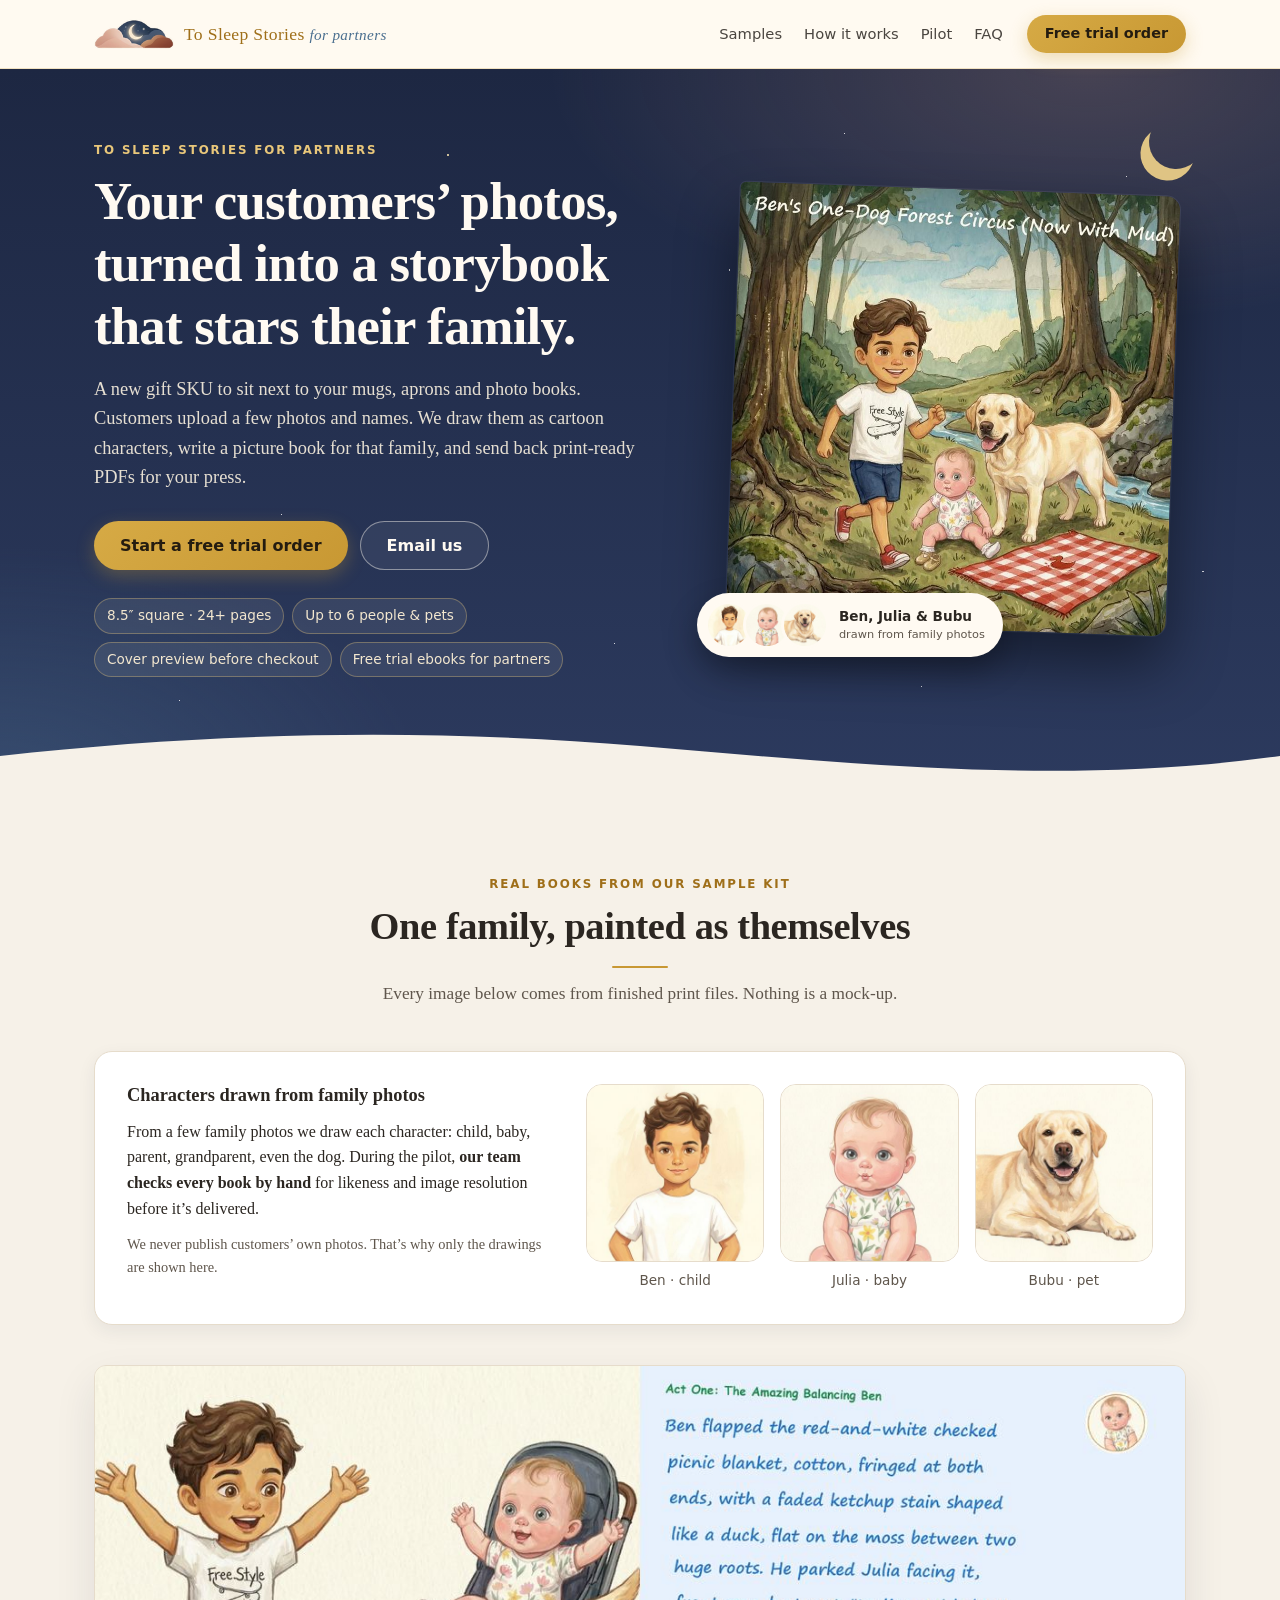
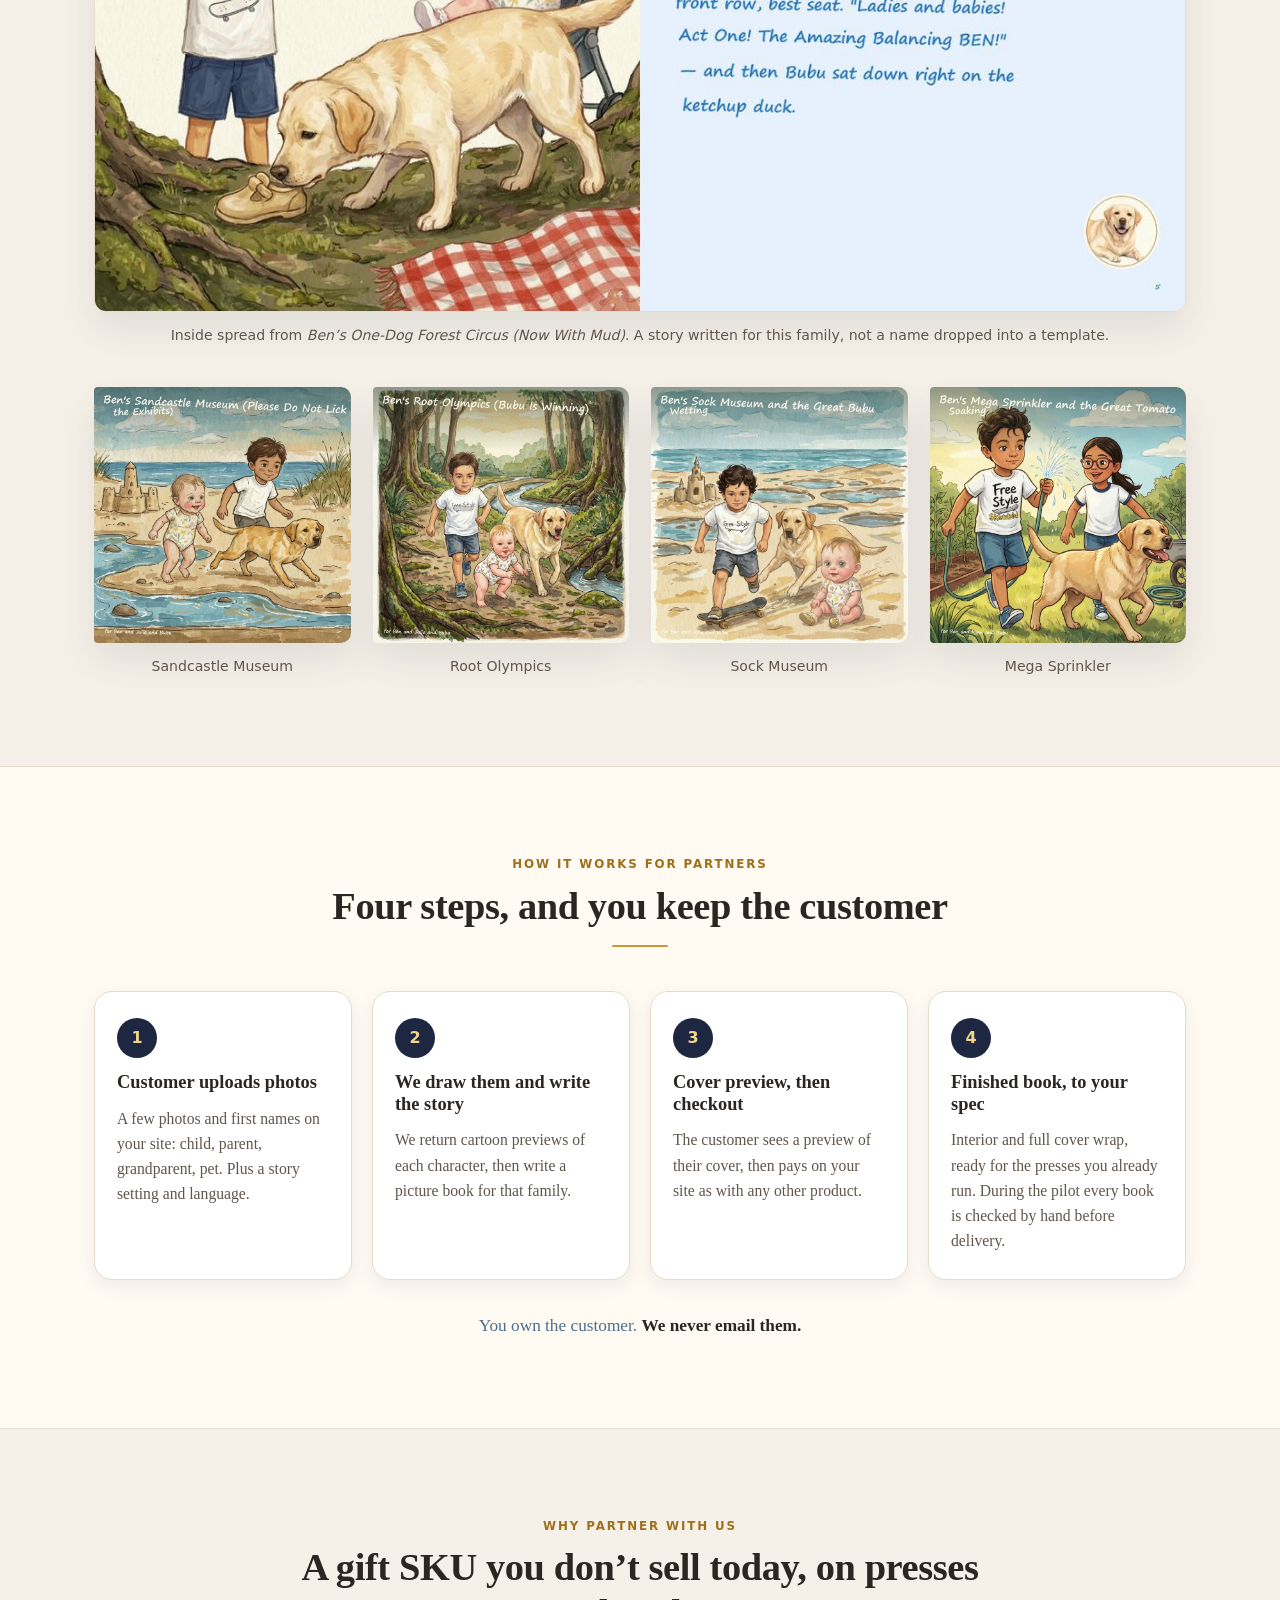
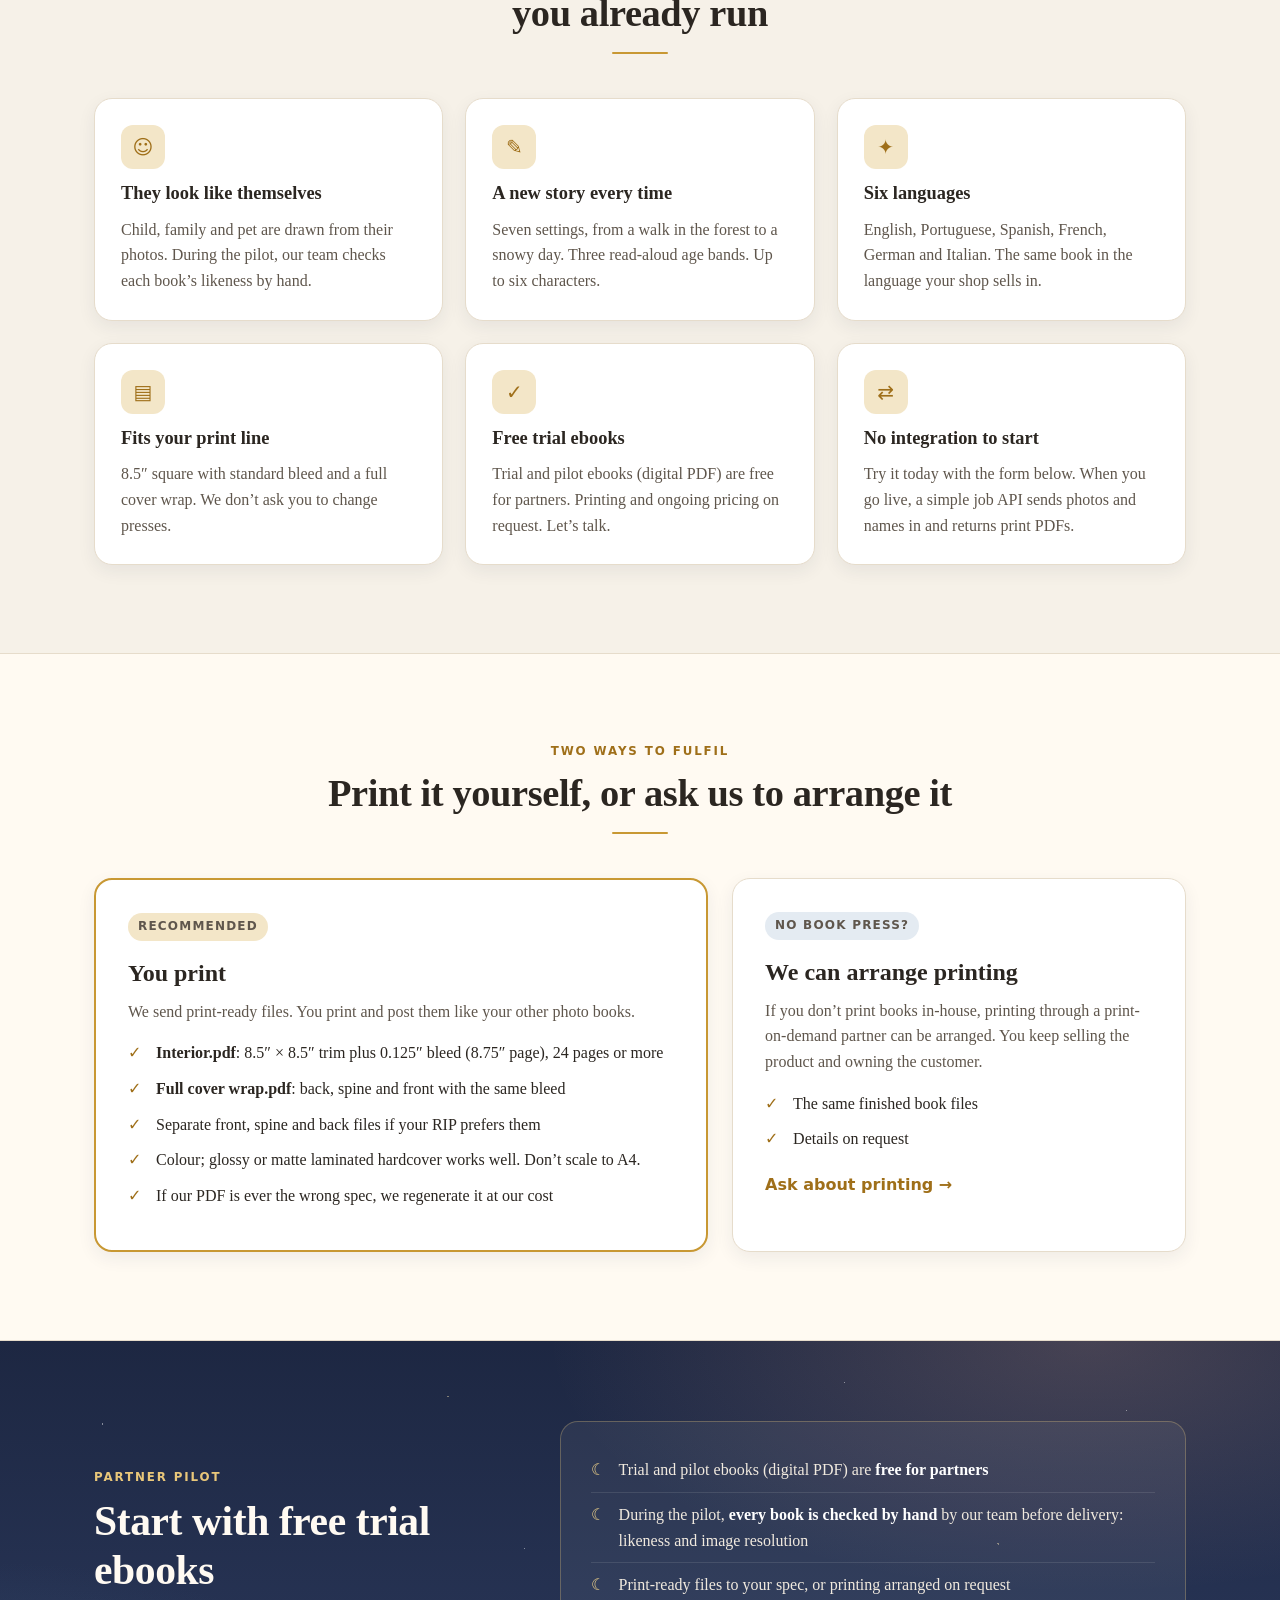
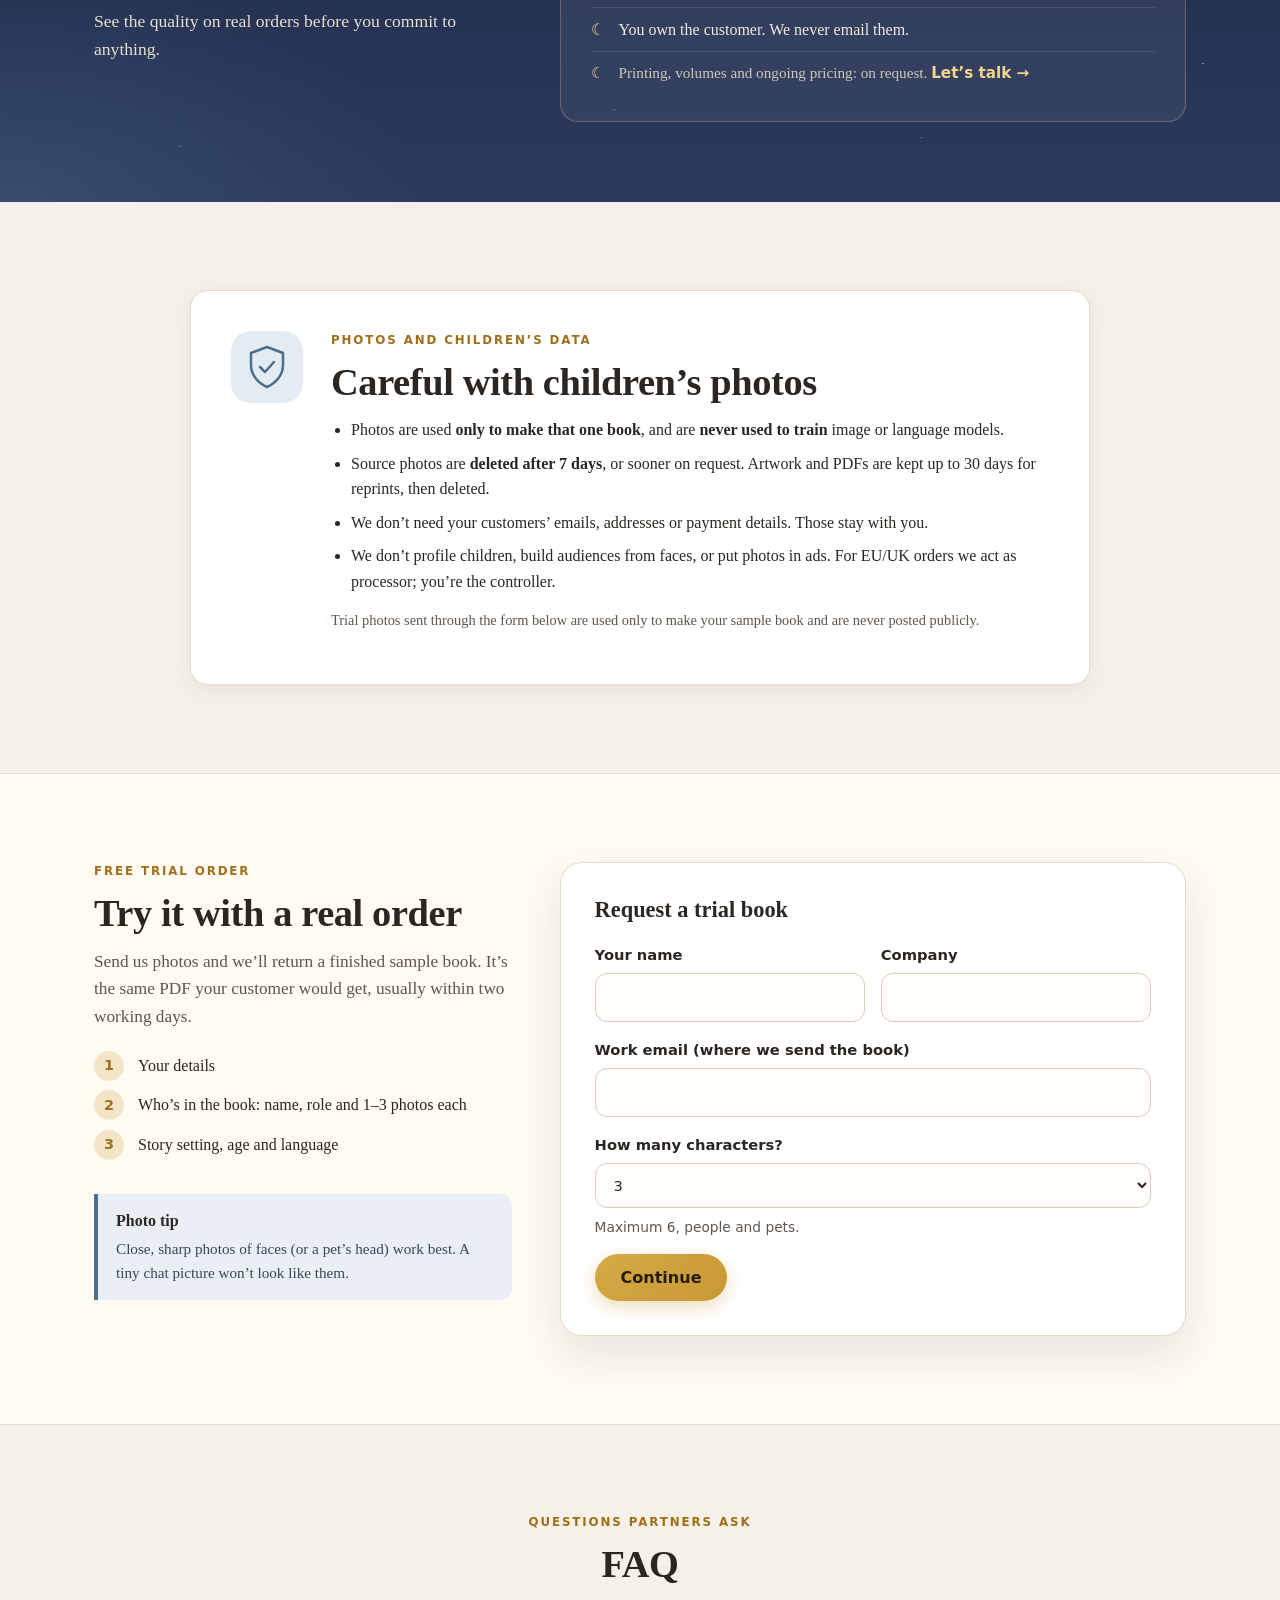
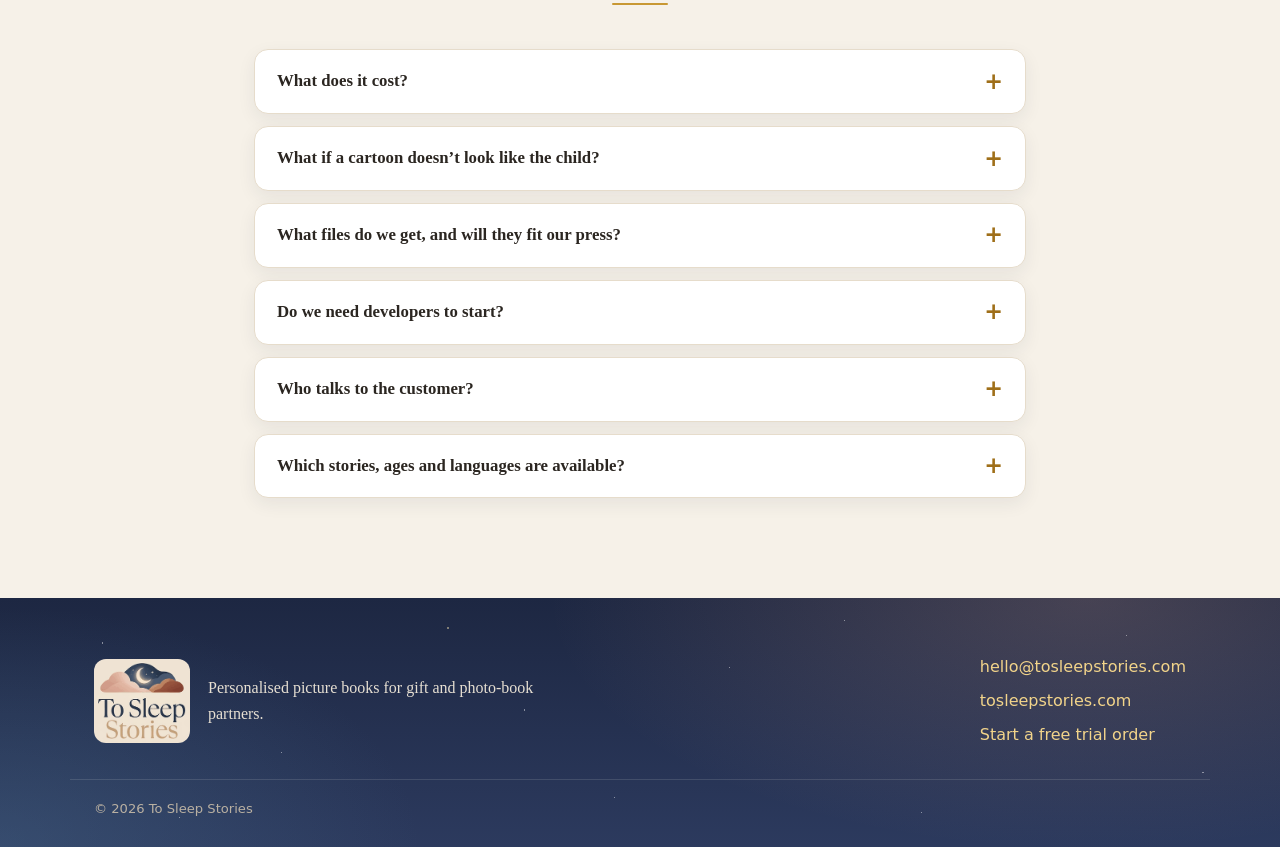
==== index.html @ f2478d6e "Apply Ivo's decisions: no public pricing, free trial ebooks, softer print option, cover-preview flow" ====
<!DOCTYPE html>
<html lang="en">
<head>
  <meta charset="UTF-8" />
  <meta name="viewport" content="width=device-width, initial-scale=1" />
  <title>Personalised storybooks for gift &amp; photo-book partners | To Sleep Stories</title>
  <meta name="description" content="A personalised picture book starring your customer's family, drawn from their photos. Print-ready PDFs for your press. Free trial ebooks for gift and photo-book companies." />
  <meta name="theme-color" content="#1d2742" />
  <link rel="icon" type="image/png" href="assets/logo.png" />
  <link rel="preload" as="image" href="assets/cover-forest-circus.jpg" />
  <link rel="stylesheet" href="styles.css" />
</head>
<body>
  <a class="skip" href="#trial">Skip to the trial form</a>

  <header class="topbar">
    <div class="container topbar-inner">
      <a class="brand" href="#top" aria-label="To Sleep Stories home">
        <img src="assets/logo-mark.png" alt="" width="80" height="30" />
        <span>To Sleep Stories <em>for partners</em></span>
      </a>
      <nav class="topnav" aria-label="Sections">
        <a href="#samples">Samples</a>
        <a href="#how">How it works</a>
        <a href="#pilot">Pilot</a>
        <a href="#faq">FAQ</a>
      </nav>
      <a class="btn btn-gold btn-sm" href="#trial">Free trial order</a>
    </div>
  </header>

  <main id="top">
    <!-- 1. HERO -->
    <section class="hero night">
      <div class="stars" aria-hidden="true"></div>
      <div class="container hero-grid">
        <div class="hero-copy">
          <p class="eyebrow eyebrow-light" id="brand-eyebrow">To Sleep Stories for partners</p>
          <h1>Your customers’ photos, turned into a storybook that stars their family.</h1>
          <p class="hero-lede">
            A new gift SKU to sit next to your mugs, aprons and photo books. Customers upload a few photos and names.
            We draw them as cartoon characters, write a picture book for that family,
            and send back print-ready PDFs for your press.
          </p>
          <div class="cta-row">
            <a class="btn btn-gold" href="#trial">Start a free trial order</a>
            <a class="btn btn-ghost" href="mailto:hello@tosleepstories.com?subject=Personalised%20storybook%20for%20our%20shop">Email us</a>
          </div>
          <ul class="chips" aria-label="Key facts">
            <li>8.5″ square · 24+ pages</li>
            <li>Up to 6 people &amp; pets</li>
            <li>Cover preview before checkout</li>
            <li>Free trial ebooks for partners</li>
          </ul>
        </div>
        <div class="hero-art">
          <figure class="book">
            <img src="assets/cover-forest-circus.jpg" width="800" height="800" fetchpriority="high"
                 alt="Book cover: Ben's One-Dog Forest Circus (Now With Mud), showing a boy, a baby and a Labrador in a forest" />
          </figure>
          <div class="cast-card" aria-label="Cartoon likenesses from family photos">
            <img src="assets/likeness-ben.jpg" width="64" height="64" alt="Cartoon likeness of Ben" />
            <img src="assets/likeness-julia.jpg" width="64" height="64" alt="Cartoon likeness of baby Julia" />
            <img src="assets/likeness-bubu.jpg" width="64" height="64" alt="Cartoon likeness of Bubu the dog" />
            <span>Ben, Julia &amp; Bubu<br /><small>drawn from family photos</small></span>
          </div>
        </div>
      </div>
      <svg class="hero-wave" viewBox="0 0 1440 60" preserveAspectRatio="none" aria-hidden="true"><path d="M0 60V28C240 4 480 0 720 18s480 40 720 10v32z" fill="#f6f1e8"/></svg>
    </section>

    <!-- 2. SAMPLES -->
    <section class="section" id="samples">
      <div class="container">
        <div class="section-head">
          <p class="eyebrow">Real books from our sample kit</p>
          <h2>One family, painted as themselves</h2>
          <p class="section-lede">Every image below comes from finished print files. Nothing is a mock-up.</p>
        </div>

        <div class="likeness">
          <div class="likeness-copy">
            <h3>Characters drawn from family photos</h3>
            <p>From a few family photos we draw each character: child, baby, parent, grandparent, even the dog.
              During the pilot, <strong>our team checks every book by hand</strong> for likeness and image resolution before it’s delivered.</p>
            <p class="small muted">We never publish customers’ own photos. That’s why only the drawings are shown here.</p>
          </div>
          <ul class="likeness-row">
            <li><img src="assets/likeness-ben.jpg" width="360" height="360" loading="lazy" alt="Cartoon portrait of Ben, a boy in a white T-shirt" /><span>Ben · child</span></li>
            <li><img src="assets/likeness-julia.jpg" width="360" height="360" loading="lazy" alt="Cartoon portrait of Julia, a baby in a flowered romper" /><span>Julia · baby</span></li>
            <li><img src="assets/likeness-bubu.jpg" width="360" height="360" loading="lazy" alt="Cartoon portrait of Bubu, a yellow Labrador" /><span>Bubu · pet</span></li>
          </ul>
        </div>

        <figure class="spread">
          <img src="assets/spread-forest-circus.jpg" width="1200" height="600" loading="lazy"
               alt="Inside spread: Ben, baby Julia and Bubu the dog at a forest picnic, facing a page of story text" />
          <figcaption>Inside spread from <em>Ben’s One-Dog Forest Circus (Now With Mud)</em>. A story written for this family, not a name dropped into a template.</figcaption>
        </figure>

        <ul class="covers">
          <li><figure><img src="assets/cover-sandcastle-museum.jpg" width="800" height="800" loading="lazy" alt="Cover: Ben's Sandcastle Museum (Please Do Not Lick the Exhibits), on a beach" /><figcaption>Sandcastle Museum</figcaption></figure></li>
          <li><figure><img src="assets/cover-root-olympics.jpg" width="800" height="800" loading="lazy" alt="Cover: Ben's Root Olympics (Bubu is Winning)" /><figcaption>Root Olympics</figcaption></figure></li>
          <li><figure><img src="assets/cover-sock-museum.jpg" width="800" height="800" loading="lazy" alt="Cover: Ben's Sock Museum and the Great Bubu Wetting, on a beach" /><figcaption>Sock Museum</figcaption></figure></li>
          <li><figure><img src="assets/cover-mega-sprinkler.jpg" width="800" height="800" loading="lazy" alt="Cover: Ben's Mega Sprinkler and the Great Tomato Soaking, in a garden" /><figcaption>Mega Sprinkler</figcaption></figure></li>
        </ul>
      </div>
    </section>

    <!-- 3. HOW IT WORKS -->
    <section class="section section-alt" id="how">
      <div class="container">
        <div class="section-head">
          <p class="eyebrow">How it works for partners</p>
          <h2>Four steps, and you keep the customer</h2>
        </div>
        <ol class="steps">
          <li>
            <span class="step-num">1</span>
            <h3>Customer uploads photos</h3>
            <p>A few photos and first names on your site: child, parent, grandparent, pet. Plus a story setting and language.</p>
          </li>
          <li>
            <span class="step-num">2</span>
            <h3>We draw them and write the story</h3>
            <p>We return cartoon previews of each character, then write a picture book for that family.</p>
          </li>
          <li>
            <span class="step-num">3</span>
            <h3>Cover preview, then checkout</h3>
            <p>The customer sees a preview of their cover, then pays on your site as with any other product.</p>
          </li>
          <li>
            <span class="step-num">4</span>
            <h3>Finished book, to your spec</h3>
            <p>Interior and full cover wrap, ready for the presses you already run. During the pilot every book is checked by hand before delivery.</p>
          </li>
        </ol>
        <p class="note-line">You own the customer. <strong>We never email them.</strong></p>
      </div>
    </section>

    <!-- 4. WHY PARTNER -->
    <section class="section" id="why">
      <div class="container">
        <div class="section-head">
          <p class="eyebrow">Why partner with us</p>
          <h2>A gift SKU you don’t sell today, on presses you already run</h2>
        </div>
        <div class="features">
          <article>
            <span class="f-icon" aria-hidden="true">☺</span>
            <h3>They look like themselves</h3>
            <p>Child, family and pet are drawn from their photos. During the pilot, our team checks each book’s likeness by hand.</p>
          </article>
          <article>
            <span class="f-icon" aria-hidden="true">✎</span>
            <h3>A new story every time</h3>
            <p>Seven settings, from a walk in the forest to a snowy day. Three read-aloud age bands. Up to six characters.</p>
          </article>
          <article>
            <span class="f-icon" aria-hidden="true">✦</span>
            <h3>Six languages</h3>
            <p>English, Portuguese, Spanish, French, German and Italian. The same book in the language your shop sells in.</p>
          </article>
          <article>
            <span class="f-icon" aria-hidden="true">▤</span>
            <h3>Fits your print line</h3>
            <p>8.5″ square with standard bleed and a full cover wrap. We don’t ask you to change presses.</p>
          </article>
          <article>
            <span class="f-icon" aria-hidden="true">✓</span>
            <h3>Free trial ebooks</h3>
            <p>Trial and pilot ebooks (digital PDF) are free for partners. Printing and ongoing pricing on request. Let’s talk.</p>
          </article>
          <article>
            <span class="f-icon" aria-hidden="true">⇄</span>
            <h3>No integration to start</h3>
            <p>Try it today with the form below. When you go live, a simple job API sends photos and names in and returns print PDFs.</p>
          </article>
        </div>
      </div>
    </section>

    <!-- 5. FULFILMENT -->
    <section class="section section-alt" id="fulfilment">
      <div class="container">
        <div class="section-head">
          <p class="eyebrow">Two ways to fulfil</p>
          <h2>Print it yourself, or ask us to arrange it</h2>
        </div>
        <div class="options">
          <article class="option option-main">
            <p class="option-tag">Recommended</p>
            <h3>You print</h3>
            <p>We send print-ready files. You print and post them like your other photo books.</p>
            <ul class="ticks">
              <li><strong>Interior.pdf</strong>: 8.5″ × 8.5″ trim plus 0.125″ bleed (8.75″ page), 24 pages or more</li>
              <li><strong>Full cover wrap.pdf</strong>: back, spine and front with the same bleed</li>
              <li>Separate front, spine and back files if your RIP prefers them</li>
              <li>Colour; glossy or matte laminated hardcover works well. Don’t scale to A4.</li>
              <li>If our PDF is ever the wrong spec, we regenerate it at our cost</li>
            </ul>
          </article>
          <article class="option">
            <p class="option-tag option-tag-muted">No book press?</p>
            <h3>We can arrange printing</h3>
            <p>If you don’t print books in-house, printing through a print-on-demand partner can be arranged. You keep selling the product and owning the customer.</p>
            <ul class="ticks">
              <li>The same finished book files</li>
              <li>Details on request</li>
            </ul>
            <a class="text-link" href="mailto:hello@tosleepstories.com?subject=Arranging%20printing">Ask about printing →</a>
          </article>
        </div>
      </div>
    </section>

    <!-- PILOT -->
    <section class="section pilot night" id="pilot">
      <div class="stars stars-soft" aria-hidden="true"></div>
      <div class="container pilot-grid">
        <div>
          <p class="eyebrow eyebrow-light">Partner pilot</p>
          <h2>Start with free trial ebooks</h2>
          <p class="pilot-lede">See the quality on real orders before you commit to anything.</p>
        </div>
        <ul class="pilot-terms">
          <li>Trial and pilot ebooks (digital PDF) are <strong>free for partners</strong></li>
          <li>During the pilot, <strong>every book is checked by hand</strong> by our team before delivery: likeness and image resolution</li>
          <li>Print-ready files to your spec, or printing arranged on request</li>
          <li>You own the customer. We never email them.</li>
          <li class="muted-light">Printing, volumes and ongoing pricing: on request. <a class="pilot-link" href="mailto:hello@tosleepstories.com?subject=Partner%20pilot">Let’s talk →</a></li>
        </ul>
      </div>
    </section>

    <!-- 6. PRIVACY -->
    <section class="section" id="privacy">
      <div class="container">
        <div class="privacy">
          <div class="privacy-badge" aria-hidden="true">
            <svg viewBox="0 0 48 48" width="48" height="48"><path d="M24 4l16 6v12c0 10-7 18-16 22C15 40 8 32 8 22V10z" fill="none" stroke="currentColor" stroke-width="2.5" stroke-linejoin="round"/><path d="M17 24l5 5 9-10" fill="none" stroke="currentColor" stroke-width="2.5" stroke-linecap="round" stroke-linejoin="round"/></svg>
          </div>
          <div>
            <p class="eyebrow">Photos and children’s data</p>
            <h2>Careful with children’s photos</h2>
            <ul class="privacy-list">
              <li>Photos are used <strong>only to make that one book</strong>, and are <strong>never used to train</strong> image or language models.</li>
              <li>Source photos are <strong>deleted after 7 days</strong>, or sooner on request. Artwork and PDFs are kept up to 30 days for reprints, then deleted.</li>
              <li>We don’t need your customers’ emails, addresses or payment details. Those stay with you.</li>
              <li>We don’t profile children, build audiences from faces, or put photos in ads. For EU/UK orders we act as processor; you’re the controller.</li>
            </ul>
            <p class="small muted">Trial photos sent through the form below are used only to make your sample book and are never posted publicly.</p>
          </div>
        </div>
      </div>
    </section>

    <!-- 7. TRIAL FORM -->
    <section class="section section-alt" id="trial">
      <div class="container trial-grid">
        <div class="trial-intro">
          <p class="eyebrow">Free trial order</p>
          <h2>Try it with a real order</h2>
          <p class="section-lede">Send us photos and we’ll return a finished sample book. It’s the same PDF your customer would get, usually within two working days.</p>
          <ol class="mini-steps">
            <li>Your details</li>
            <li>Who’s in the book: name, role and 1–3 photos each</li>
            <li>Story setting, age and language</li>
          </ol>
          <div class="photo-tip">
            <strong>Photo tip</strong>
            <p>Close, sharp photos of faces (or a pet’s head) work best. A tiny chat picture won’t look like them.</p>
          </div>
        </div>

        <form id="form" class="form-card" novalidate>
          <h3 class="form-title">Request a trial book</h3>

          <p id="setup-warn" class="hint warn hidden">
            The form is not connected yet. Add your Forminit form ID in <code>config.js</code>. See the README.
          </p>

          <!-- Honeypot: hidden from people, bots tend to fill it. Forminit rejects
               submissions where _gotcha has a value. Must stay empty and not required. -->
          <div class="hp" aria-hidden="true">
            <label>Leave blank <input type="text" name="_gotcha" tabindex="-1" autocomplete="off" /></label>
          </div>

          <!-- Field names follow Forminit's fi-{type}-{name} scheme; anything else is dropped. -->

          <div class="row">
            <label>
              Your name
              <input type="text" name="fi-sender-fullName" maxlength="80" autocomplete="name" required />
            </label>
            <label>
              Company
              <input type="text" name="fi-sender-company" maxlength="80" autocomplete="organization" />
            </label>
          </div>
          <label>
            Work email (where we send the book)
            <input type="email" name="fi-sender-email" maxlength="120" autocomplete="email" required />
          </label>

          <div id="step-count">
            <label>
              How many characters?
              <select id="char-count" name="fi-select-characterCount">
                <option value="1">1</option>
                <option value="2">2</option>
                <option value="3" selected>3</option>
                <option value="4">4</option>
                <option value="5">5</option>
                <option value="6">6</option>
              </select>
            </label>
            <p class="hint">Maximum 6, people and pets.</p>
            <button type="button" id="start-people">Continue</button>
          </div>

          <div id="step-person" class="hidden">
            <p id="person-progress" class="eyebrow">Character 1 of 3</p>
            <div id="people"></div>
            <div class="step-nav">
              <button type="button" class="secondary" id="prev-person">Back</button>
              <button type="button" id="next-person">Next character</button>
            </div>
          </div>

          <div id="step-book" class="hidden">
            <label>
              Story setting
              <select name="fi-select-scenario">
                <option value="forest_path">A Walk in the Forest</option>
                <option value="backyard_garden">The Backyard Garden</option>
                <option value="seaside">A Day by the Sea</option>
                <option value="starry_hill">Stars on the Hill</option>
                <option value="snowy_day">A Snowy Day</option>
                <option value="birthday_picnic">A Birthday Picnic</option>
                <option value="hidden_meadow">The Hidden Meadow</option>
              </select>
            </label>
            <div class="row">
              <label>
                Read-aloud age
                <select name="fi-select-readingAge">
                  <option value="3-5">3–5</option>
                  <option value="6-9" selected>6–9</option>
                  <option value="10-12">10–12</option>
                </select>
              </label>
              <label>
                Language
                <select name="fi-select-language">
                  <option value="english" selected>English</option>
                  <option value="portuguese">Portuguese</option>
                  <option value="spanish">Spanish</option>
                  <option value="french">French</option>
                  <option value="german">German</option>
                  <option value="italian">Italian</option>
                </select>
              </label>
            </div>
            <label>
              Anything we should know
              <textarea name="fi-text-notes" maxlength="600" placeholder="Optional: your product, print spec, or what you’d like to see"></textarea>
            </label>
            <p class="hint">Photos are only used to make this trial book. They are not used to train models and are not posted publicly.</p>
            <div class="step-nav">
              <button type="button" class="secondary" id="back-book">Back</button>
              <button type="submit" id="go">Send trial request</button>
            </div>
            <p id="form-status" class="hint" role="status" aria-live="polite"></p>
          </div>
        </form>
      </div>
    </section>

    <!-- 8. FAQ -->
    <section class="section" id="faq">
      <div class="container narrow">
        <div class="section-head">
          <p class="eyebrow">Questions partners ask</p>
          <h2>FAQ</h2>
        </div>
        <div class="faq">
          <details>
            <summary>What does it cost?</summary>
            <p>Trial and pilot ebooks (digital PDF) are free for partners. Printing, volumes and ongoing pricing are on request. Let’s talk about what fits your shop.</p>
          </details>
          <details>
            <summary>What if a cartoon doesn’t look like the child?</summary>
            <p>The customer sees a cover preview before paying, then receives the finished book. During the pilot, our team checks every book by hand for likeness and image resolution before it’s delivered. If a photo is too small or blurry for a good likeness, we flag it before the book goes out.</p>
          </details>
          <details>
            <summary>What files do we get, and will they fit our press?</summary>
            <p>An interior PDF (8.5″ square trim, 0.125″ bleed, 24+ pages) and a full cover wrap (back, spine, front). Separate front, spine and back files are available too. If a PDF is ever the wrong spec, we regenerate it at our cost.</p>
          </details>
          <details>
            <summary>Do we need developers to start?</summary>
            <p>Not for a trial: send a real order through the form above. For a live product page, your team connects to our job API: photos and names in, a cover preview out, finished print PDFs back.</p>
          </details>
          <details>
            <summary>Who talks to the customer?</summary>
            <p>You do. You sell, charge and support the customer. We only receive photos, first names and story choices, and we never email your customers.</p>
          </details>
          <details>
            <summary>Which stories, ages and languages are available?</summary>
            <p>Seven settings (forest walk, backyard garden, seaside, stars on the hill, snowy day, birthday picnic, hidden meadow), read-aloud ages 3–5, 6–9 and 10–12, up to six characters, in English, Portuguese, Spanish, French, German or Italian.</p>
          </details>
        </div>
      </div>
    </section>
  </main>

  <footer class="footer night">
    <div class="stars stars-soft" aria-hidden="true"></div>
    <div class="container footer-inner">
      <div class="footer-brand">
        <img src="assets/logo.png" alt="To Sleep Stories" width="96" height="84" loading="lazy" />
        <p>Personalised picture books for gift and photo-book partners.</p>
      </div>
      <div class="footer-links">
        <a href="mailto:hello@tosleepstories.com">hello@tosleepstories.com</a>
        <a href="https://tosleepstories.com">tosleepstories.com</a>
        <a href="#trial">Start a free trial order</a>
      </div>
    </div>
    <p class="container footer-fine">© 2026 To Sleep Stories</p>
  </footer>

  <!-- Forminit browser SDK (no API key needed for Public forms) -->
  <script src="https://forminit.com/sdk/v1/forminit.js"></script>
  <script src="config.js"></script>
  <script src="form.js"></script>
</body>
</html>
---- styles.css ----
/* To Sleep Stories: partner pitch + trial page. Plain CSS, no build step.
   Brand palette from tosleepstories.com (cream, gold, slate blue) plus the logo's night sky. */
:root {
  --cream: #f6f1e8;
  --paper: #fffaf2;
  --card: #ffffff;
  --ink: #2b2621;
  --muted: #5f564c;
  --gold: #c89833;
  --gold-deep: #9f6f19;
  --gold-soft: #f3e6c8;
  --slate: #4b6f8f;
  --night: #1d2742;
  --night-2: #2c3a5e;
  --rose: #d9a38f;
  --line: #e6dccb;
  --radius: 18px;
  --shadow: 0 18px 40px rgba(29, 39, 66, 0.10);
  --shadow-sm: 0 6px 18px rgba(29, 39, 66, 0.07);
  --serif: Georgia, "Times New Roman", serif;
  --sans: system-ui, -apple-system, "Segoe UI", Roboto, "Helvetica Neue", Arial, sans-serif;
}

* { box-sizing: border-box; }
html { scroll-behavior: smooth; scroll-padding-top: 84px; }
@media (prefers-reduced-motion: reduce) { html { scroll-behavior: auto; } }
body {
  margin: 0;
  font-family: var(--serif);
  background: var(--cream);
  color: var(--ink);
  line-height: 1.6;
  -webkit-font-smoothing: antialiased;
}
img { max-width: 100%; height: auto; display: block; }
a { color: var(--gold-deep); }
h1, h2, h3 { line-height: 1.18; margin: 0 0 12px; font-weight: 700; }
h2 { font-size: clamp(1.7rem, 3.4vw, 2.4rem); color: var(--ink); letter-spacing: -0.01em; }
h3 { font-size: 1.15rem; }
p { margin: 0 0 12px; }
.container { width: 100%; max-width: 1140px; margin: 0 auto; padding: 0 24px; }
.narrow { max-width: 820px; }
.small { font-size: 0.9rem; }
.muted { color: var(--muted); }
.skip { position: absolute; left: -9999px; }
.skip:focus { left: 12px; top: 12px; z-index: 200; background: #fff; padding: 8px 12px; border-radius: 8px; }
:focus-visible { outline: 3px solid var(--gold); outline-offset: 2px; }

.eyebrow {
  font-family: var(--sans);
  letter-spacing: 0.16em;
  text-transform: uppercase;
  font-size: 0.74rem;
  font-weight: 600;
  color: var(--gold-deep);
  margin: 0 0 10px;
}
.eyebrow-light { color: #e9c77a; }

/* ---- Buttons ---- */
.btn, button {
  display: inline-flex;
  align-items: center;
  justify-content: center;
  gap: 8px;
  font-family: var(--sans);
  font-weight: 600;
  font-size: 1rem;
  line-height: 1.2;
  padding: 14px 26px;
  border-radius: 999px;
  border: 0;
  cursor: pointer;
  text-decoration: none;
  transition: transform .15s ease, box-shadow .15s ease, background .15s ease;
}
.btn-gold, button {
  background: linear-gradient(135deg, #d6aa45, var(--gold));
  color: #241c10;
  box-shadow: 0 6px 18px rgba(200, 152, 51, 0.32);
}
.btn-gold:hover, button:hover { transform: translateY(-1px); box-shadow: 0 10px 24px rgba(200, 152, 51, 0.4); }
.btn-ghost {
  background: rgba(255, 255, 255, 0.06);
  color: #fffaf2;
  border: 1px solid rgba(255, 250, 242, 0.45);
}
.btn-ghost:hover { background: rgba(255, 255, 255, 0.14); }
.btn-sm { padding: 10px 18px; font-size: 0.9rem; }
button.secondary {
  background: #fff;
  color: var(--ink);
  border: 1px solid var(--line);
  box-shadow: none;
}
button:disabled { opacity: 0.55; cursor: wait; transform: none; }

/* ---- Top bar ---- */
.topbar {
  position: sticky; top: 0; z-index: 100;
  background: rgba(255, 250, 242, 0.95);
  backdrop-filter: blur(10px);
  border-bottom: 1px solid rgba(200, 152, 51, 0.25);
}
.topbar-inner { display: flex; align-items: center; gap: 24px; height: 68px; }
.brand { display: flex; align-items: center; gap: 10px; text-decoration: none; color: var(--gold-deep); }
.brand img { height: 30px; width: auto; }
.brand span { font-size: 1.1rem; letter-spacing: 0.02em; }
.brand em { font-style: italic; color: var(--slate); font-size: 0.95rem; }
.topnav { display: flex; gap: 22px; margin-left: auto; font-family: var(--sans); font-size: 0.92rem; }
.topnav a { color: var(--ink); text-decoration: none; opacity: 0.85; }
.topnav a:hover { color: var(--gold-deep); opacity: 1; }
@media (max-width: 860px) {
  .topnav { display: none; }
  .topbar .btn-sm { margin-left: auto; }
}
.brand span, .topbar .btn-sm { white-space: nowrap; }
@media (max-width: 480px) {
  .brand em { display: none; }
  .topbar-inner { gap: 10px; padding: 0 16px; height: 60px; }
  .brand { gap: 8px; }
  .brand img { height: 24px; }
  .brand span { font-size: 1rem; }
  .topbar .btn-sm { padding: 8px 14px; font-size: 0.85rem; }
}

/* ---- Night sections (hero, pilot, footer) ---- */
.night {
  position: relative;
  color: #f5efe4;
  background:
    radial-gradient(900px 420px at 85% 0%, rgba(217, 163, 143, 0.22), transparent 60%),
    radial-gradient(700px 400px at 0% 100%, rgba(75, 111, 143, 0.35), transparent 60%),
    linear-gradient(180deg, var(--night) 0%, var(--night-2) 100%);
  overflow: hidden;
}
.night h1, .night h2 { color: #fffaf2; }
.stars {
  position: absolute; inset: 0; pointer-events: none; opacity: 0.8;
  background-image:
    radial-gradient(1.6px 1.6px at 8% 18%, #fff 50%, transparent 51%),
    radial-gradient(1.2px 1.2px at 22% 62%, #fff 50%, transparent 51%),
    radial-gradient(1.8px 1.8px at 35% 12%, #f7e3b0 50%, transparent 51%),
    radial-gradient(1.2px 1.2px at 48% 80%, #fff 50%, transparent 51%),
    radial-gradient(1.4px 1.4px at 57% 28%, #fff 50%, transparent 51%),
    radial-gradient(1.2px 1.2px at 66% 9%, #fff 50%, transparent 51%),
    radial-gradient(2px 2px at 78% 44%, #f7e3b0 50%, transparent 51%),
    radial-gradient(1.2px 1.2px at 88% 15%, #fff 50%, transparent 51%),
    radial-gradient(1.5px 1.5px at 94% 70%, #fff 50%, transparent 51%),
    radial-gradient(1.2px 1.2px at 14% 88%, #fff 50%, transparent 51%),
    radial-gradient(1.3px 1.3px at 41% 45%, #fff 50%, transparent 51%),
    radial-gradient(1.1px 1.1px at 72% 86%, #fff 50%, transparent 51%);
}
.stars-soft { opacity: 0.45; }

/* ---- Hero ---- */
.hero { padding: 72px 0 110px; }
.hero::after { /* crescent moon */
  content: ""; position: absolute; top: 46px; right: 6%;
  width: 54px; height: 54px; border-radius: 50%;
  box-shadow: -12px 8px 0 0 #f2d48a;
  transform: rotate(-20deg);
  opacity: 0.9;
}
.hero-grid { position: relative; display: grid; grid-template-columns: 1.1fr 0.9fr; gap: 56px; align-items: center; }
.hero h1 { font-size: clamp(2.1rem, 4.6vw, 3.3rem); letter-spacing: -0.015em; margin-bottom: 18px; }
.hero-lede { font-size: 1.15rem; color: #e6dfd2; max-width: 36em; margin-bottom: 28px; }
.cta-row { display: flex; flex-wrap: wrap; gap: 12px; margin-bottom: 28px; }
.chips { list-style: none; margin: 0; padding: 0; display: flex; flex-wrap: wrap; gap: 8px; font-family: var(--sans); font-size: 0.85rem; }
.chips li { padding: 6px 12px; border-radius: 999px; background: rgba(255, 250, 242, 0.08); border: 1px solid rgba(233, 199, 122, 0.35); color: #f3e7cf; }
.hero-art { position: relative; justify-self: center; width: min(440px, 100%); }
.book {
  margin: 0; border-radius: 6px 14px 14px 6px; overflow: hidden;
  box-shadow: -10px 0 0 -4px rgba(0,0,0,0.12) inset, 0 30px 60px rgba(0, 0, 0, 0.45), 0 0 0 1px rgba(255,255,255,0.08);
  transform: rotate(2deg);
  position: relative;
}
.book::before { /* spine shading */
  content: ""; position: absolute; inset: 0 auto 0 0; width: 18px;
  background: linear-gradient(90deg, rgba(0,0,0,0.28), rgba(0,0,0,0)); z-index: 1;
}
.cast-card {
  position: absolute; left: -36px; bottom: -28px;
  display: flex; align-items: center; gap: 0;
  background: var(--paper); color: var(--ink);
  border-radius: 999px; padding: 8px 18px 8px 8px;
  box-shadow: 0 14px 30px rgba(0,0,0,0.3);
  font-family: var(--sans); font-size: 0.85rem; line-height: 1.25;
}
.cast-card img { width: 48px; height: 48px; border-radius: 50%; border: 3px solid var(--paper); margin-right: -10px; object-fit: cover; }
.cast-card span { margin-left: 20px; font-weight: 600; }
.cast-card small { font-weight: 400; color: var(--muted); }
.hero-wave { position: absolute; left: 0; right: 0; bottom: -1px; width: 100%; height: 60px; }

@media (max-width: 560px) {
  .cta-row .btn { flex: 1 1 100%; }
}
@media (max-width: 900px) {
  .hero { padding: 48px 0 96px; }
  .hero-grid { grid-template-columns: 1fr; gap: 48px; }
  .hero-art { width: min(360px, 88%); }
  .cast-card { left: -14px; }
  .hero::after { top: 22px; right: 22px; width: 40px; height: 40px; box-shadow: -9px 6px 0 0 #f2d48a; }
}

/* ---- Sections ---- */
.section { padding: 88px 0; }
.section-alt { background: var(--paper); border-top: 1px solid var(--line); border-bottom: 1px solid var(--line); }
.section-head { max-width: 720px; margin: 0 auto 44px; text-align: center; }
.section-head h2::after {
  content: ""; display: block; width: 56px; height: 2px; background: var(--gold); margin: 16px auto 0; border-radius: 2px;
}
.section-lede { color: var(--muted); font-size: 1.08rem; }
@media (max-width: 640px) { .section { padding: 64px 0; } .section-head { margin-bottom: 32px; } }

/* ---- Samples ---- */
.likeness {
  display: grid; grid-template-columns: 0.85fr 1.15fr; gap: 40px; align-items: center;
  background: var(--card); border: 1px solid var(--line); border-radius: var(--radius);
  padding: 32px; box-shadow: var(--shadow-sm); margin-bottom: 40px;
}
.likeness-row { list-style: none; margin: 0; padding: 0; display: grid; grid-template-columns: repeat(3, 1fr); gap: 16px; }
.likeness-row li { text-align: center; font-family: var(--sans); font-size: 0.85rem; color: var(--muted); }
.likeness-row img { border-radius: 16px; border: 1px solid var(--line); margin-bottom: 8px; aspect-ratio: 1; object-fit: cover; width: 100%; }
.spread { margin: 0 0 40px; }
.spread img { border-radius: 12px; box-shadow: var(--shadow); border: 1px solid var(--line); width: 100%; }
.spread figcaption, .covers figcaption { font-family: var(--sans); font-size: 0.88rem; color: var(--muted); margin-top: 12px; text-align: center; }
.covers { list-style: none; margin: 0; padding: 0; display: grid; grid-template-columns: repeat(4, 1fr); gap: 22px; }
.covers figure { margin: 0; }
.covers img { border-radius: 4px 10px 10px 4px; box-shadow: var(--shadow); transition: transform .2s ease; }
.covers img:hover { transform: translateY(-4px) rotate(-0.6deg); }
@media (max-width: 900px) {
  .likeness { grid-template-columns: 1fr; gap: 22px; padding: 24px; }
  .covers { grid-template-columns: repeat(2, 1fr); gap: 16px; }
}

/* ---- Steps ---- */
.steps { list-style: none; margin: 0; padding: 0; display: grid; grid-template-columns: repeat(4, 1fr); gap: 20px; counter-reset: s; }
.steps li { background: var(--card); border: 1px solid var(--line); border-radius: var(--radius); padding: 26px 22px; box-shadow: var(--shadow-sm); position: relative; }
.steps p { color: var(--muted); margin: 0; font-size: 0.98rem; }
.step-num {
  display: inline-grid; place-items: center; width: 40px; height: 40px; border-radius: 50%;
  background: var(--night); color: #f2d48a; font-family: var(--sans); font-weight: 700; margin-bottom: 14px;
}
.note-line { text-align: center; margin: 32px 0 0; font-size: 1.08rem; color: var(--slate); }
.note-line strong { color: var(--ink); }
@media (max-width: 960px) { .steps { grid-template-columns: repeat(2, 1fr); } }
@media (max-width: 560px) { .steps { grid-template-columns: 1fr; } }

/* ---- Features ---- */
.features { display: grid; grid-template-columns: repeat(3, 1fr); gap: 22px; }
.features article { padding: 26px; border-radius: var(--radius); background: var(--card); border: 1px solid var(--line); box-shadow: var(--shadow-sm); }
.features p { color: var(--muted); margin: 0; }
.f-icon {
  display: inline-grid; place-items: center; width: 44px; height: 44px; border-radius: 12px;
  background: var(--gold-soft); color: var(--gold-deep); font-size: 1.25rem; margin-bottom: 14px; font-family: var(--sans);
}
@media (max-width: 900px) { .features { grid-template-columns: repeat(2, 1fr); } }
@media (max-width: 560px) { .features { grid-template-columns: 1fr; } }

/* ---- Fulfilment ---- */
.options { display: grid; grid-template-columns: 1.15fr 0.85fr; gap: 24px; align-items: stretch; }
.option { background: var(--card); border: 1px solid var(--line); border-radius: var(--radius); padding: 32px; box-shadow: var(--shadow-sm); }
.option-main { border: 2px solid var(--gold); }
.option-tag { display: inline-block; font-family: var(--sans); font-size: 0.75rem; font-weight: 700; letter-spacing: 0.1em; text-transform: uppercase; color: #241c10; background: var(--gold-soft); padding: 4px 10px; border-radius: 999px; }
.option-tag-muted { background: #e4ebf2; color: #2f4a63; }
.option h3 { font-size: 1.5rem; margin-top: 6px; }
.option > p { color: var(--muted); }
.ticks { list-style: none; padding: 0; margin: 16px 0 0; }
.ticks li { position: relative; padding-left: 28px; margin-bottom: 10px; }
.ticks li::before { content: "✓"; position: absolute; left: 0; top: 0; color: var(--gold-deep); font-weight: 700; font-family: var(--sans); }
.text-link { display: inline-block; margin-top: 10px; font-family: var(--sans); font-weight: 600; text-decoration: none; }
.text-link:hover { text-decoration: underline; }
@media (max-width: 820px) { .options { grid-template-columns: 1fr; } .option { padding: 24px; } }

/* ---- Pilot ---- */
.pilot { padding: 80px 0; }
.pilot-grid { position: relative; display: grid; grid-template-columns: 0.8fr 1.2fr; gap: 48px; align-items: center; }
.pilot h2 { font-size: clamp(1.8rem, 3.6vw, 2.6rem); }
.pilot-lede { color: #e6dfd2; font-size: 1.1rem; }
.pilot-terms { list-style: none; margin: 0; padding: 26px 30px; background: rgba(255, 250, 242, 0.06); border: 1px solid rgba(233, 199, 122, 0.3); border-radius: var(--radius); }
.pilot-terms li { padding: 9px 0 9px 28px; position: relative; border-bottom: 1px solid rgba(255, 250, 242, 0.1); color: #f1eadf; }
.pilot-terms li:last-child { border-bottom: 0; }
.pilot-terms li::before { content: "☾"; position: absolute; left: 0; top: 9px; color: #f2d48a; }
.pilot-terms strong { color: #fff; }
.muted-light { color: #cfc6b8 !important; font-size: 0.95rem; }
@media (max-width: 820px) { .pilot-grid { grid-template-columns: 1fr; gap: 20px; } .pilot-terms { padding: 18px 20px; } }

/* ---- Privacy ---- */
.privacy { display: grid; grid-template-columns: 72px 1fr; gap: 28px; max-width: 900px; margin: 0 auto; background: var(--card); border: 1px solid var(--line); border-radius: var(--radius); padding: 40px; box-shadow: var(--shadow-sm); }
.privacy-badge { width: 72px; height: 72px; border-radius: 20px; display: grid; place-items: center; background: #e4ebf2; color: var(--slate); }
.privacy-list { padding-left: 20px; margin: 8px 0 14px; }
.privacy-list li { margin-bottom: 8px; }
@media (max-width: 640px) { .privacy { grid-template-columns: 1fr; padding: 26px 22px; gap: 14px; } .privacy-badge { width: 56px; height: 56px; } }

/* ---- Trial form ---- */
.trial-grid { display: grid; grid-template-columns: 0.8fr 1.2fr; gap: 48px; align-items: start; }
.trial-intro { position: sticky; top: 100px; }
.mini-steps { margin: 22px 0; padding: 0; list-style: none; counter-reset: m; }
.mini-steps li { counter-increment: m; position: relative; padding: 0 0 14px 44px; }
.mini-steps li::before {
  content: counter(m); position: absolute; left: 0; top: -2px; width: 30px; height: 30px; border-radius: 50%;
  display: grid; place-items: center; background: var(--gold-soft); color: var(--gold-deep); font-family: var(--sans); font-weight: 700; font-size: 0.9rem;
}
.photo-tip { background: #e9eff5; border-left: 4px solid var(--slate); border-radius: 0 12px 12px 0; padding: 14px 18px; }
.photo-tip p { margin: 4px 0 0; color: #34495c; font-size: 0.95rem; }
.form-card { background: var(--card); border: 1px solid var(--line); border-radius: 22px; padding: 34px; box-shadow: var(--shadow); }
.form-title { font-size: 1.4rem; margin-bottom: 20px; }
@media (max-width: 900px) {
  .trial-grid { grid-template-columns: 1fr; gap: 28px; }
  .trial-intro { position: static; }
  .form-card { padding: 22px 18px; }
}

label { display: block; font-family: var(--sans); font-size: 0.92rem; font-weight: 600; color: var(--ink); margin-bottom: 16px; }
input[type="text"], input[type="email"], input[type="file"], select, textarea {
  display: block; width: 100%; margin-top: 6px; padding: 12px 14px;
  border: 1px solid #d8ccb8; border-radius: 12px; font: inherit; font-weight: 400;
  background: #fffdf9; color: var(--ink);
  transition: border-color .15s, box-shadow .15s;
}
input[type="file"] { padding: 10px; background: var(--paper); border-style: dashed; }
input:focus, select:focus, textarea:focus { outline: none; border-color: var(--gold); box-shadow: 0 0 0 3px rgba(200, 152, 51, 0.22); }
textarea { min-height: 96px; resize: vertical; }
.row { display: grid; grid-template-columns: 1fr 1fr; gap: 16px; }
@media (max-width: 560px) { .row { grid-template-columns: 1fr; gap: 0; } }
.hint { font-family: var(--sans); color: var(--muted); font-size: 0.86rem; margin: -8px 0 16px; }
#form-status.hint { margin-top: 14px; }
.step-nav { display: flex; flex-wrap: wrap; gap: 10px; margin: 8px 0 0; }
.hidden { display: none !important; }
.character-card { border: 1px solid var(--line); border-radius: 16px; padding: 18px 18px 6px; margin-bottom: 14px; background: var(--paper); }
.character-card h3 { margin: 0 0 12px; font-size: 1.05rem; }
#person-progress { margin-bottom: 12px; }
.warn { color: #a3261b; }
.ok { color: #2f6b3a; }
.hp { position: absolute; left: -9999px; height: 0; overflow: hidden; }
.photo-status.warn { color: #a3261b; }
code { background: var(--gold-soft); padding: 1px 5px; border-radius: 4px; }

/* ---- FAQ ---- */
.faq details { background: var(--card); border: 1px solid var(--line); border-radius: 14px; margin-bottom: 12px; box-shadow: var(--shadow-sm); }
.faq summary { cursor: pointer; list-style: none; padding: 18px 52px 18px 22px; font-weight: 700; font-size: 1.05rem; position: relative; }
.faq summary::-webkit-details-marker { display: none; }
.faq summary::after { content: "+"; position: absolute; right: 22px; top: 50%; transform: translateY(-50%); font-family: var(--sans); font-size: 1.4rem; color: var(--gold-deep); }
.faq details[open] summary::after { content: "–"; }
.faq details p { padding: 0 22px 18px; margin: 0; color: var(--muted); }

/* ---- Footer ---- */
.footer { padding: 56px 0 28px; }
.footer-inner { position: relative; display: flex; justify-content: space-between; gap: 32px; flex-wrap: wrap; align-items: center; }
.footer-brand { display: flex; gap: 18px; align-items: center; max-width: 460px; }
.footer-brand img { width: 96px; border-radius: 12px; }
.footer-brand p { margin: 0; color: #e6dfd2; }
.footer-links { display: flex; flex-direction: column; gap: 8px; font-family: var(--sans); }
.footer-links a { color: #f2d48a; text-decoration: none; }
.footer-links a:hover { text-decoration: underline; }
.footer-fine { position: relative; margin-top: 32px; padding-top: 18px; border-top: 1px solid rgba(255, 250, 242, 0.12); font-family: var(--sans); font-size: 0.82rem; color: #b9b0a2; }

/* ---- Thanks page ---- */
.thanks-hero { padding: 80px 0 110px; text-align: center; }
.thanks-hero .hero-lede { margin: 0 auto 10px; }
.thanks-steps { max-width: 760px; margin: -60px auto 0; position: relative; }
.thanks-steps .steps { grid-template-columns: repeat(3, 1fr); }
@media (max-width: 760px) { .thanks-steps .steps { grid-template-columns: 1fr; } }
.thanks-actions { display: flex; flex-wrap: wrap; justify-content: center; gap: 12px; margin-top: 36px; }
.btn-outline { background: #fff; color: var(--ink); border: 1px solid var(--line); }
.pilot-link { color: #f2d48a; font-family: var(--sans); font-weight: 600; text-decoration: none; white-space: nowrap; }
.pilot-link:hover { text-decoration: underline; }
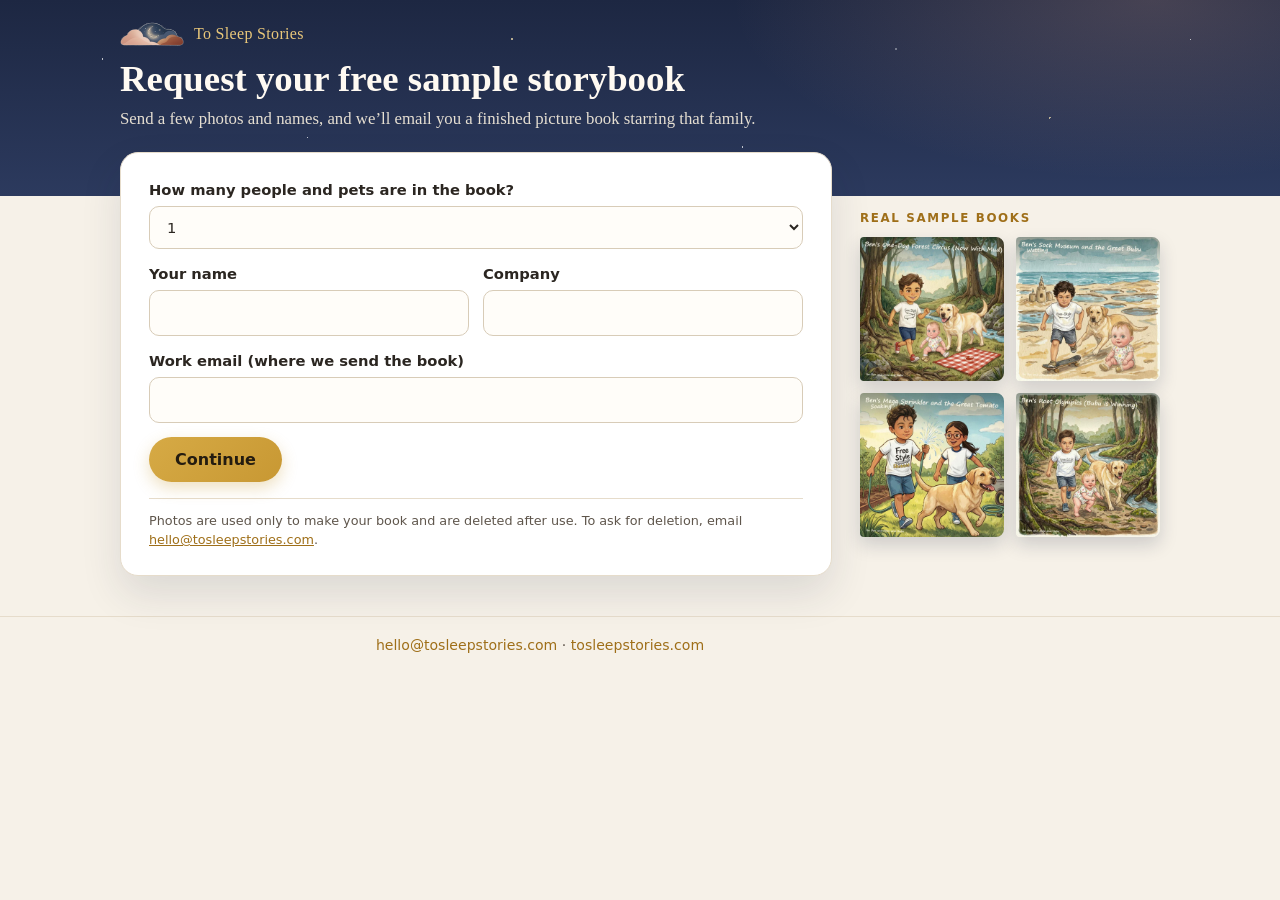
==== commit 0ca8bd41: "Simplify to a form-first sample request page Compact header, form at the top (character count asked " ====
--- a/index.html
+++ b/index.html
@@ -3,433 +3,139 @@
 <head>
   <meta charset="UTF-8" />
   <meta name="viewport" content="width=device-width, initial-scale=1" />
-  <title>Personalised storybooks for gift &amp; photo-book partners | To Sleep Stories</title>
-  <meta name="description" content="A personalised picture book starring your customer's family, drawn from their photos. Print-ready PDFs for your press. Free trial ebooks for gift and photo-book companies." />
+  <title>Request your free sample storybook | To Sleep Stories</title>
+  <meta name="description" content="Send a few family photos and names, and we'll email you a finished personalised picture book starring them." />
   <meta name="theme-color" content="#1d2742" />
   <link rel="icon" type="image/png" href="assets/logo.png" />
-  <link rel="preload" as="image" href="assets/cover-forest-circus.jpg" />
   <link rel="stylesheet" href="styles.css" />
 </head>
 <body>
-  <a class="skip" href="#trial">Skip to the trial form</a>
-
-  <header class="topbar">
-    <div class="container topbar-inner">
-      <a class="brand" href="#top" aria-label="To Sleep Stories home">
-        <img src="assets/logo-mark.png" alt="" width="80" height="30" />
-        <span>To Sleep Stories <em>for partners</em></span>
-      </a>
-      <nav class="topnav" aria-label="Sections">
-        <a href="#samples">Samples</a>
-        <a href="#how">How it works</a>
-        <a href="#pilot">Pilot</a>
-        <a href="#faq">FAQ</a>
-      </nav>
-      <a class="btn btn-gold btn-sm" href="#trial">Free trial order</a>
+  <header class="masthead night">
+    <div class="stars" aria-hidden="true"></div>
+    <div class="container masthead-inner">
+      <p class="brand"><img src="assets/logo-mark.png" alt="" width="64" height="24" /><span id="brand-eyebrow">To Sleep Stories</span></p>
+      <h1>Request your free sample storybook</h1>
+      <p class="lede">Send a few photos and names, and we’ll email you a finished picture book starring that family.</p>
     </div>
   </header>
 
-  <main id="top">
-    <!-- 1. HERO -->
-    <section class="hero night">
-      <div class="stars" aria-hidden="true"></div>
-      <div class="container hero-grid">
-        <div class="hero-copy">
-          <p class="eyebrow eyebrow-light" id="brand-eyebrow">To Sleep Stories for partners</p>
-          <h1>Your customers’ photos, turned into a storybook that stars their family.</h1>
-          <p class="hero-lede">
-            A new gift SKU to sit next to your mugs, aprons and photo books. Customers upload a few photos and names.
-            We draw them as cartoon characters, write a picture book for that family,
-            and send back print-ready PDFs for your press.
-          </p>
-          <div class="cta-row">
-            <a class="btn btn-gold" href="#trial">Start a free trial order</a>
-            <a class="btn btn-ghost" href="mailto:hello@tosleepstories.com?subject=Personalised%20storybook%20for%20our%20shop">Email us</a>
-          </div>
-          <ul class="chips" aria-label="Key facts">
-            <li>8.5″ square · 24+ pages</li>
-            <li>Up to 6 people &amp; pets</li>
-            <li>Cover preview before checkout</li>
-            <li>Free trial ebooks for partners</li>
-          </ul>
+  <main class="container layout">
+    <form id="form" class="form-card" novalidate>
+      <p id="setup-warn" class="hint warn hidden">
+        The form is not connected yet. Add your Forminit form ID in <code>config.js</code>. See the README.
+      </p>
+
+      <!-- Honeypot: hidden from people, bots tend to fill it. Forminit rejects
+           submissions where _gotcha has a value. Must stay empty and not required. -->
+      <div class="hp" aria-hidden="true">
+        <label>Leave blank <input type="text" name="_gotcha" tabindex="-1" autocomplete="off" /></label>
+      </div>
+
+      <!-- Field names follow Forminit's fi-{type}-{name} scheme; anything else is dropped. -->
+
+      <!-- Step 1: how many characters (asked first), then contact details -->
+      <div id="step-count">
+        <label>
+          How many people and pets are in the book?
+          <select id="char-count" name="fi-select-characterCount">
+            <option value="1" selected>1</option>
+            <option value="2">2</option>
+            <option value="3">3</option>
+            <option value="4">4</option>
+            <option value="5">5</option>
+            <option value="6">6</option>
+          </select>
+        </label>
+        <div class="row">
+          <label>
+            Your name
+            <input type="text" name="fi-sender-fullName" maxlength="80" autocomplete="name" required />
+          </label>
+          <label>
+            Company
+            <input type="text" name="fi-sender-company" maxlength="80" autocomplete="organization" />
+          </label>
         </div>
-        <div class="hero-art">
-          <figure class="book">
-            <img src="assets/cover-forest-circus.jpg" width="800" height="800" fetchpriority="high"
-                 alt="Book cover: Ben's One-Dog Forest Circus (Now With Mud), showing a boy, a baby and a Labrador in a forest" />
-          </figure>
-          <div class="cast-card" aria-label="Cartoon likenesses from family photos">
-            <img src="assets/likeness-ben.jpg" width="64" height="64" alt="Cartoon likeness of Ben" />
-            <img src="assets/likeness-julia.jpg" width="64" height="64" alt="Cartoon likeness of baby Julia" />
-            <img src="assets/likeness-bubu.jpg" width="64" height="64" alt="Cartoon likeness of Bubu the dog" />
-            <span>Ben, Julia &amp; Bubu<br /><small>drawn from family photos</small></span>
-          </div>
+        <label>
+          Work email (where we send the book)
+          <input type="email" name="fi-sender-email" maxlength="120" autocomplete="email" required />
+        </label>
+        <button type="button" id="start-people">Continue</button>
+      </div>
+
+      <!-- Step 2: one card per character -->
+      <div id="step-person" class="hidden">
+        <p id="person-progress" class="step-label">Character 1 of 1</p>
+        <p class="hint">Close, sharp photos of faces (or a pet’s head) work best. A tiny chat picture won’t look like them.</p>
+        <div id="people"></div>
+        <div class="step-nav">
+          <button type="button" class="secondary" id="prev-person">Back</button>
+          <button type="button" id="next-person">Continue to the story</button>
         </div>
       </div>
-      <svg class="hero-wave" viewBox="0 0 1440 60" preserveAspectRatio="none" aria-hidden="true"><path d="M0 60V28C240 4 480 0 720 18s480 40 720 10v32z" fill="#f6f1e8"/></svg>
-    </section>
 
-    <!-- 2. SAMPLES -->
-    <section class="section" id="samples">
-      <div class="container">
-        <div class="section-head">
-          <p class="eyebrow">Real books from our sample kit</p>
-          <h2>One family, painted as themselves</h2>
-          <p class="section-lede">Every image below comes from finished print files. Nothing is a mock-up.</p>
+      <!-- Step 3: story options and send -->
+      <div id="step-book" class="hidden">
+        <label>
+          Story setting
+          <select name="fi-select-scenario">
+            <option value="forest_path">A Walk in the Forest</option>
+            <option value="backyard_garden">The Backyard Garden</option>
+            <option value="seaside">A Day by the Sea</option>
+            <option value="starry_hill">Stars on the Hill</option>
+            <option value="snowy_day">A Snowy Day</option>
+            <option value="birthday_picnic">A Birthday Picnic</option>
+            <option value="hidden_meadow">The Hidden Meadow</option>
+          </select>
+        </label>
+        <div class="row">
+          <label>
+            Read-aloud age
+            <select name="fi-select-readingAge">
+              <option value="3-5">3–5</option>
+              <option value="6-9" selected>6–9</option>
+              <option value="10-12">10–12</option>
+            </select>
+          </label>
+          <label>
+            Language
+            <select name="fi-select-language">
+              <option value="english" selected>English</option>
+              <option value="portuguese">Portuguese</option>
+              <option value="spanish">Spanish</option>
+              <option value="french">French</option>
+              <option value="german">German</option>
+              <option value="italian">Italian</option>
+            </select>
+          </label>
         </div>
+        <label>
+          Anything we should know
+          <textarea name="fi-text-notes" maxlength="600" placeholder="Optional"></textarea>
+        </label>
+        <div class="step-nav">
+          <button type="button" class="secondary" id="back-book">Back</button>
+          <button type="submit" id="go">Request my sample book</button>
+        </div>
+        <p id="form-status" class="hint" role="status" aria-live="polite"></p>
+      </div>
 
-        <div class="likeness">
-          <div class="likeness-copy">
-            <h3>Characters drawn from family photos</h3>
-            <p>From a few family photos we draw each character: child, baby, parent, grandparent, even the dog.
-              During the pilot, <strong>our team checks every book by hand</strong> for likeness and image resolution before it’s delivered.</p>
-            <p class="small muted">We never publish customers’ own photos. That’s why only the drawings are shown here.</p>
-          </div>
-          <ul class="likeness-row">
-            <li><img src="assets/likeness-ben.jpg" width="360" height="360" loading="lazy" alt="Cartoon portrait of Ben, a boy in a white T-shirt" /><span>Ben · child</span></li>
-            <li><img src="assets/likeness-julia.jpg" width="360" height="360" loading="lazy" alt="Cartoon portrait of Julia, a baby in a flowered romper" /><span>Julia · baby</span></li>
-            <li><img src="assets/likeness-bubu.jpg" width="360" height="360" loading="lazy" alt="Cartoon portrait of Bubu, a yellow Labrador" /><span>Bubu · pet</span></li>
-          </ul>
-        </div>
+      <p class="privacy-note">Photos are used only to make your book and are deleted after use. To ask for deletion, email <a href="mailto:hello@tosleepstories.com">hello@tosleepstories.com</a>.</p>
+    </form>
 
-        <figure class="spread">
-          <img src="assets/spread-forest-circus.jpg" width="1200" height="600" loading="lazy"
-               alt="Inside spread: Ben, baby Julia and Bubu the dog at a forest picnic, facing a page of story text" />
-          <figcaption>Inside spread from <em>Ben’s One-Dog Forest Circus (Now With Mud)</em>. A story written for this family, not a name dropped into a template.</figcaption>
-        </figure>
-
-        <ul class="covers">
-          <li><figure><img src="assets/cover-sandcastle-museum.jpg" width="800" height="800" loading="lazy" alt="Cover: Ben's Sandcastle Museum (Please Do Not Lick the Exhibits), on a beach" /><figcaption>Sandcastle Museum</figcaption></figure></li>
-          <li><figure><img src="assets/cover-root-olympics.jpg" width="800" height="800" loading="lazy" alt="Cover: Ben's Root Olympics (Bubu is Winning)" /><figcaption>Root Olympics</figcaption></figure></li>
-          <li><figure><img src="assets/cover-sock-museum.jpg" width="800" height="800" loading="lazy" alt="Cover: Ben's Sock Museum and the Great Bubu Wetting, on a beach" /><figcaption>Sock Museum</figcaption></figure></li>
-          <li><figure><img src="assets/cover-mega-sprinkler.jpg" width="800" height="800" loading="lazy" alt="Cover: Ben's Mega Sprinkler and the Great Tomato Soaking, in a garden" /><figcaption>Mega Sprinkler</figcaption></figure></li>
-        </ul>
-      </div>
-    </section>
-
-    <!-- 3. HOW IT WORKS -->
-    <section class="section section-alt" id="how">
-      <div class="container">
-        <div class="section-head">
-          <p class="eyebrow">How it works for partners</p>
-          <h2>Four steps, and you keep the customer</h2>
-        </div>
-        <ol class="steps">
-          <li>
-            <span class="step-num">1</span>
-            <h3>Customer uploads photos</h3>
-            <p>A few photos and first names on your site: child, parent, grandparent, pet. Plus a story setting and language.</p>
-          </li>
-          <li>
-            <span class="step-num">2</span>
-            <h3>We draw them and write the story</h3>
-            <p>We return cartoon previews of each character, then write a picture book for that family.</p>
-          </li>
-          <li>
-            <span class="step-num">3</span>
-            <h3>Cover preview, then checkout</h3>
-            <p>The customer sees a preview of their cover, then pays on your site as with any other product.</p>
-          </li>
-          <li>
-            <span class="step-num">4</span>
-            <h3>Finished book, to your spec</h3>
-            <p>Interior and full cover wrap, ready for the presses you already run. During the pilot every book is checked by hand before delivery.</p>
-          </li>
-        </ol>
-        <p class="note-line">You own the customer. <strong>We never email them.</strong></p>
-      </div>
-    </section>
-
-    <!-- 4. WHY PARTNER -->
-    <section class="section" id="why">
-      <div class="container">
-        <div class="section-head">
-          <p class="eyebrow">Why partner with us</p>
-          <h2>A gift SKU you don’t sell today, on presses you already run</h2>
-        </div>
-        <div class="features">
-          <article>
-            <span class="f-icon" aria-hidden="true">☺</span>
-            <h3>They look like themselves</h3>
-            <p>Child, family and pet are drawn from their photos. During the pilot, our team checks each book’s likeness by hand.</p>
-          </article>
-          <article>
-            <span class="f-icon" aria-hidden="true">✎</span>
-            <h3>A new story every time</h3>
-            <p>Seven settings, from a walk in the forest to a snowy day. Three read-aloud age bands. Up to six characters.</p>
-          </article>
-          <article>
-            <span class="f-icon" aria-hidden="true">✦</span>
-            <h3>Six languages</h3>
-            <p>English, Portuguese, Spanish, French, German and Italian. The same book in the language your shop sells in.</p>
-          </article>
-          <article>
-            <span class="f-icon" aria-hidden="true">▤</span>
-            <h3>Fits your print line</h3>
-            <p>8.5″ square with standard bleed and a full cover wrap. We don’t ask you to change presses.</p>
-          </article>
-          <article>
-            <span class="f-icon" aria-hidden="true">✓</span>
-            <h3>Free trial ebooks</h3>
-            <p>Trial and pilot ebooks (digital PDF) are free for partners. Printing and ongoing pricing on request. Let’s talk.</p>
-          </article>
-          <article>
-            <span class="f-icon" aria-hidden="true">⇄</span>
-            <h3>No integration to start</h3>
-            <p>Try it today with the form below. When you go live, a simple job API sends photos and names in and returns print PDFs.</p>
-          </article>
-        </div>
-      </div>
-    </section>
-
-    <!-- 5. FULFILMENT -->
-    <section class="section section-alt" id="fulfilment">
-      <div class="container">
-        <div class="section-head">
-          <p class="eyebrow">Two ways to fulfil</p>
-          <h2>Print it yourself, or ask us to arrange it</h2>
-        </div>
-        <div class="options">
-          <article class="option option-main">
-            <p class="option-tag">Recommended</p>
-            <h3>You print</h3>
-            <p>We send print-ready files. You print and post them like your other photo books.</p>
-            <ul class="ticks">
-              <li><strong>Interior.pdf</strong>: 8.5″ × 8.5″ trim plus 0.125″ bleed (8.75″ page), 24 pages or more</li>
-              <li><strong>Full cover wrap.pdf</strong>: back, spine and front with the same bleed</li>
-              <li>Separate front, spine and back files if your RIP prefers them</li>
-              <li>Colour; glossy or matte laminated hardcover works well. Don’t scale to A4.</li>
-              <li>If our PDF is ever the wrong spec, we regenerate it at our cost</li>
-            </ul>
-          </article>
-          <article class="option">
-            <p class="option-tag option-tag-muted">No book press?</p>
-            <h3>We can arrange printing</h3>
-            <p>If you don’t print books in-house, printing through a print-on-demand partner can be arranged. You keep selling the product and owning the customer.</p>
-            <ul class="ticks">
-              <li>The same finished book files</li>
-              <li>Details on request</li>
-            </ul>
-            <a class="text-link" href="mailto:hello@tosleepstories.com?subject=Arranging%20printing">Ask about printing →</a>
-          </article>
-        </div>
-      </div>
-    </section>
-
-    <!-- PILOT -->
-    <section class="section pilot night" id="pilot">
-      <div class="stars stars-soft" aria-hidden="true"></div>
-      <div class="container pilot-grid">
-        <div>
-          <p class="eyebrow eyebrow-light">Partner pilot</p>
-          <h2>Start with free trial ebooks</h2>
-          <p class="pilot-lede">See the quality on real orders before you commit to anything.</p>
-        </div>
-        <ul class="pilot-terms">
-          <li>Trial and pilot ebooks (digital PDF) are <strong>free for partners</strong></li>
-          <li>During the pilot, <strong>every book is checked by hand</strong> by our team before delivery: likeness and image resolution</li>
-          <li>Print-ready files to your spec, or printing arranged on request</li>
-          <li>You own the customer. We never email them.</li>
-          <li class="muted-light">Printing, volumes and ongoing pricing: on request. <a class="pilot-link" href="mailto:hello@tosleepstories.com?subject=Partner%20pilot">Let’s talk →</a></li>
-        </ul>
-      </div>
-    </section>
-
-    <!-- 6. PRIVACY -->
-    <section class="section" id="privacy">
-      <div class="container">
-        <div class="privacy">
-          <div class="privacy-badge" aria-hidden="true">
-            <svg viewBox="0 0 48 48" width="48" height="48"><path d="M24 4l16 6v12c0 10-7 18-16 22C15 40 8 32 8 22V10z" fill="none" stroke="currentColor" stroke-width="2.5" stroke-linejoin="round"/><path d="M17 24l5 5 9-10" fill="none" stroke="currentColor" stroke-width="2.5" stroke-linecap="round" stroke-linejoin="round"/></svg>
-          </div>
-          <div>
-            <p class="eyebrow">Photos and children’s data</p>
-            <h2>Careful with children’s photos</h2>
-            <ul class="privacy-list">
-              <li>Photos are used <strong>only to make that one book</strong>, and are <strong>never used to train</strong> image or language models.</li>
-              <li>Source photos are <strong>deleted after 7 days</strong>, or sooner on request. Artwork and PDFs are kept up to 30 days for reprints, then deleted.</li>
-              <li>We don’t need your customers’ emails, addresses or payment details. Those stay with you.</li>
-              <li>We don’t profile children, build audiences from faces, or put photos in ads. For EU/UK orders we act as processor; you’re the controller.</li>
-            </ul>
-            <p class="small muted">Trial photos sent through the form below are used only to make your sample book and are never posted publicly.</p>
-          </div>
-        </div>
-      </div>
-    </section>
-
-    <!-- 7. TRIAL FORM -->
-    <section class="section section-alt" id="trial">
-      <div class="container trial-grid">
-        <div class="trial-intro">
-          <p class="eyebrow">Free trial order</p>
-          <h2>Try it with a real order</h2>
-          <p class="section-lede">Send us photos and we’ll return a finished sample book. It’s the same PDF your customer would get, usually within two working days.</p>
-          <ol class="mini-steps">
-            <li>Your details</li>
-            <li>Who’s in the book: name, role and 1–3 photos each</li>
-            <li>Story setting, age and language</li>
-          </ol>
-          <div class="photo-tip">
-            <strong>Photo tip</strong>
-            <p>Close, sharp photos of faces (or a pet’s head) work best. A tiny chat picture won’t look like them.</p>
-          </div>
-        </div>
-
-        <form id="form" class="form-card" novalidate>
-          <h3 class="form-title">Request a trial book</h3>
-
-          <p id="setup-warn" class="hint warn hidden">
-            The form is not connected yet. Add your Forminit form ID in <code>config.js</code>. See the README.
-          </p>
-
-          <!-- Honeypot: hidden from people, bots tend to fill it. Forminit rejects
-               submissions where _gotcha has a value. Must stay empty and not required. -->
-          <div class="hp" aria-hidden="true">
-            <label>Leave blank <input type="text" name="_gotcha" tabindex="-1" autocomplete="off" /></label>
-          </div>
-
-          <!-- Field names follow Forminit's fi-{type}-{name} scheme; anything else is dropped. -->
-
-          <div class="row">
-            <label>
-              Your name
-              <input type="text" name="fi-sender-fullName" maxlength="80" autocomplete="name" required />
-            </label>
-            <label>
-              Company
-              <input type="text" name="fi-sender-company" maxlength="80" autocomplete="organization" />
-            </label>
-          </div>
-          <label>
-            Work email (where we send the book)
-            <input type="email" name="fi-sender-email" maxlength="120" autocomplete="email" required />
-          </label>
-
-          <div id="step-count">
-            <label>
-              How many characters?
-              <select id="char-count" name="fi-select-characterCount">
-                <option value="1">1</option>
-                <option value="2">2</option>
-                <option value="3" selected>3</option>
-                <option value="4">4</option>
-                <option value="5">5</option>
-                <option value="6">6</option>
-              </select>
-            </label>
-            <p class="hint">Maximum 6, people and pets.</p>
-            <button type="button" id="start-people">Continue</button>
-          </div>
-
-          <div id="step-person" class="hidden">
-            <p id="person-progress" class="eyebrow">Character 1 of 3</p>
-            <div id="people"></div>
-            <div class="step-nav">
-              <button type="button" class="secondary" id="prev-person">Back</button>
-              <button type="button" id="next-person">Next character</button>
-            </div>
-          </div>
-
-          <div id="step-book" class="hidden">
-            <label>
-              Story setting
-              <select name="fi-select-scenario">
-                <option value="forest_path">A Walk in the Forest</option>
-                <option value="backyard_garden">The Backyard Garden</option>
-                <option value="seaside">A Day by the Sea</option>
-                <option value="starry_hill">Stars on the Hill</option>
-                <option value="snowy_day">A Snowy Day</option>
-                <option value="birthday_picnic">A Birthday Picnic</option>
-                <option value="hidden_meadow">The Hidden Meadow</option>
-              </select>
-            </label>
-            <div class="row">
-              <label>
-                Read-aloud age
-                <select name="fi-select-readingAge">
-                  <option value="3-5">3–5</option>
-                  <option value="6-9" selected>6–9</option>
-                  <option value="10-12">10–12</option>
-                </select>
-              </label>
-              <label>
-                Language
-                <select name="fi-select-language">
-                  <option value="english" selected>English</option>
-                  <option value="portuguese">Portuguese</option>
-                  <option value="spanish">Spanish</option>
-                  <option value="french">French</option>
-                  <option value="german">German</option>
-                  <option value="italian">Italian</option>
-                </select>
-              </label>
-            </div>
-            <label>
-              Anything we should know
-              <textarea name="fi-text-notes" maxlength="600" placeholder="Optional: your product, print spec, or what you’d like to see"></textarea>
-            </label>
-            <p class="hint">Photos are only used to make this trial book. They are not used to train models and are not posted publicly.</p>
-            <div class="step-nav">
-              <button type="button" class="secondary" id="back-book">Back</button>
-              <button type="submit" id="go">Send trial request</button>
-            </div>
-            <p id="form-status" class="hint" role="status" aria-live="polite"></p>
-          </div>
-        </form>
-      </div>
-    </section>
-
-    <!-- 8. FAQ -->
-    <section class="section" id="faq">
-      <div class="container narrow">
-        <div class="section-head">
-          <p class="eyebrow">Questions partners ask</p>
-          <h2>FAQ</h2>
-        </div>
-        <div class="faq">
-          <details>
-            <summary>What does it cost?</summary>
-            <p>Trial and pilot ebooks (digital PDF) are free for partners. Printing, volumes and ongoing pricing are on request. Let’s talk about what fits your shop.</p>
-          </details>
-          <details>
-            <summary>What if a cartoon doesn’t look like the child?</summary>
-            <p>The customer sees a cover preview before paying, then receives the finished book. During the pilot, our team checks every book by hand for likeness and image resolution before it’s delivered. If a photo is too small or blurry for a good likeness, we flag it before the book goes out.</p>
-          </details>
-          <details>
-            <summary>What files do we get, and will they fit our press?</summary>
-            <p>An interior PDF (8.5″ square trim, 0.125″ bleed, 24+ pages) and a full cover wrap (back, spine, front). Separate front, spine and back files are available too. If a PDF is ever the wrong spec, we regenerate it at our cost.</p>
-          </details>
-          <details>
-            <summary>Do we need developers to start?</summary>
-            <p>Not for a trial: send a real order through the form above. For a live product page, your team connects to our job API: photos and names in, a cover preview out, finished print PDFs back.</p>
-          </details>
-          <details>
-            <summary>Who talks to the customer?</summary>
-            <p>You do. You sell, charge and support the customer. We only receive photos, first names and story choices, and we never email your customers.</p>
-          </details>
-          <details>
-            <summary>Which stories, ages and languages are available?</summary>
-            <p>Seven settings (forest walk, backyard garden, seaside, stars on the hill, snowy day, birthday picnic, hidden meadow), read-aloud ages 3–5, 6–9 and 10–12, up to six characters, in English, Portuguese, Spanish, French, German or Italian.</p>
-          </details>
-        </div>
-      </div>
-    </section>
+    <aside class="samples" aria-label="Sample covers">
+      <p class="samples-title">Real sample books</p>
+      <ul>
+        <li><img src="assets/cover-forest-circus.jpg" width="800" height="800" alt="Sample cover: Ben's One-Dog Forest Circus (Now With Mud)" /></li>
+        <li><img src="assets/cover-sock-museum.jpg" width="800" height="800" alt="Sample cover: Ben's Sock Museum and the Great Bubu Wetting" /></li>
+        <li><img src="assets/cover-mega-sprinkler.jpg" width="800" height="800" alt="Sample cover: Ben's Mega Sprinkler and the Great Tomato Soaking" /></li>
+        <li><img src="assets/cover-root-olympics.jpg" width="800" height="800" alt="Sample cover: Ben's Root Olympics (Bubu is Winning)" /></li>
+      </ul>
+    </aside>
   </main>
 
-  <footer class="footer night">
-    <div class="stars stars-soft" aria-hidden="true"></div>
-    <div class="container footer-inner">
-      <div class="footer-brand">
-        <img src="assets/logo.png" alt="To Sleep Stories" width="96" height="84" loading="lazy" />
-        <p>Personalised picture books for gift and photo-book partners.</p>
-      </div>
-      <div class="footer-links">
-        <a href="mailto:hello@tosleepstories.com">hello@tosleepstories.com</a>
-        <a href="https://tosleepstories.com">tosleepstories.com</a>
-        <a href="#trial">Start a free trial order</a>
-      </div>
-    </div>
-    <p class="container footer-fine">© 2026 To Sleep Stories</p>
+  <footer class="footer">
+    <p class="container"><a href="mailto:hello@tosleepstories.com">hello@tosleepstories.com</a> · <a href="https://tosleepstories.com">tosleepstories.com</a></p>
   </footer>
 
   <!-- Forminit browser SDK (no API key needed for Public forms) -->
--- a/styles.css
+++ b/styles.css
@@ -1,368 +1,110 @@
-/* To Sleep Stories: partner pitch + trial page. Plain CSS, no build step.
-   Brand palette from tosleepstories.com (cream, gold, slate blue) plus the logo's night sky. */
+/* To Sleep Stories: free sample storybook request. Plain CSS, no build step.
+   Palette from tosleepstories.com (cream, gold, slate) plus the logo's night sky. */
 :root {
   --cream: #f6f1e8;
   --paper: #fffaf2;
-  --card: #ffffff;
   --ink: #2b2621;
   --muted: #5f564c;
   --gold: #c89833;
   --gold-deep: #9f6f19;
   --gold-soft: #f3e6c8;
-  --slate: #4b6f8f;
   --night: #1d2742;
   --night-2: #2c3a5e;
-  --rose: #d9a38f;
   --line: #e6dccb;
-  --radius: 18px;
-  --shadow: 0 18px 40px rgba(29, 39, 66, 0.10);
-  --shadow-sm: 0 6px 18px rgba(29, 39, 66, 0.07);
-  --serif: Georgia, "Times New Roman", serif;
   --sans: system-ui, -apple-system, "Segoe UI", Roboto, "Helvetica Neue", Arial, sans-serif;
 }
-
 * { box-sizing: border-box; }
-html { scroll-behavior: smooth; scroll-padding-top: 84px; }
-@media (prefers-reduced-motion: reduce) { html { scroll-behavior: auto; } }
-body {
-  margin: 0;
-  font-family: var(--serif);
-  background: var(--cream);
-  color: var(--ink);
-  line-height: 1.6;
-  -webkit-font-smoothing: antialiased;
-}
+body { margin: 0; font-family: Georgia, "Times New Roman", serif; background: var(--cream); color: var(--ink); line-height: 1.5; }
 img { max-width: 100%; height: auto; display: block; }
 a { color: var(--gold-deep); }
-h1, h2, h3 { line-height: 1.18; margin: 0 0 12px; font-weight: 700; }
-h2 { font-size: clamp(1.7rem, 3.4vw, 2.4rem); color: var(--ink); letter-spacing: -0.01em; }
-h3 { font-size: 1.15rem; }
-p { margin: 0 0 12px; }
-.container { width: 100%; max-width: 1140px; margin: 0 auto; padding: 0 24px; }
-.narrow { max-width: 820px; }
-.small { font-size: 0.9rem; }
+.container { width: 100%; max-width: 1080px; margin: 0 auto; padding: 0 20px; }
 .muted { color: var(--muted); }
-.skip { position: absolute; left: -9999px; }
-.skip:focus { left: 12px; top: 12px; z-index: 200; background: #fff; padding: 8px 12px; border-radius: 8px; }
 :focus-visible { outline: 3px solid var(--gold); outline-offset: 2px; }
 
-.eyebrow {
-  font-family: var(--sans);
-  letter-spacing: 0.16em;
-  text-transform: uppercase;
-  font-size: 0.74rem;
-  font-weight: 600;
-  color: var(--gold-deep);
-  margin: 0 0 10px;
+/* ---- Compact night masthead ---- */
+.night {
+  position: relative; overflow: hidden; color: #f5efe4;
+  background:
+    radial-gradient(700px 300px at 90% 0%, rgba(217, 163, 143, 0.22), transparent 60%),
+    linear-gradient(180deg, var(--night) 0%, var(--night-2) 100%);
 }
-.eyebrow-light { color: #e9c77a; }
+.stars {
+  position: absolute; inset: 0; pointer-events: none; opacity: 0.7;
+  background-image:
+    radial-gradient(1.5px 1.5px at 8% 30%, #fff 50%, transparent 51%),
+    radial-gradient(1.2px 1.2px at 24% 70%, #fff 50%, transparent 51%),
+    radial-gradient(1.8px 1.8px at 40% 20%, #f7e3b0 50%, transparent 51%),
+    radial-gradient(1.2px 1.2px at 58% 75%, #fff 50%, transparent 51%),
+    radial-gradient(1.4px 1.4px at 70% 25%, #fff 50%, transparent 51%),
+    radial-gradient(2px 2px at 82% 60%, #f7e3b0 50%, transparent 51%),
+    radial-gradient(1.2px 1.2px at 93% 20%, #fff 50%, transparent 51%);
+}
+.masthead { padding: 22px 0 64px; }
+.masthead-inner { position: relative; }
+.brand { display: flex; align-items: center; gap: 10px; margin: 0 0 12px; font-size: 1rem; color: #e9c77a; letter-spacing: 0.02em; }
+.brand img { height: 24px; width: auto; }
+.masthead h1 { margin: 0 0 6px; font-size: clamp(1.6rem, 3.6vw, 2.3rem); line-height: 1.15; color: #fffaf2; }
+.lede { margin: 0; font-size: 1.05rem; color: #e6dfd2; max-width: 40em; }
 
-/* ---- Buttons ---- */
-.btn, button {
-  display: inline-flex;
-  align-items: center;
-  justify-content: center;
-  gap: 8px;
-  font-family: var(--sans);
-  font-weight: 600;
-  font-size: 1rem;
-  line-height: 1.2;
-  padding: 14px 26px;
-  border-radius: 999px;
-  border: 0;
-  cursor: pointer;
-  text-decoration: none;
-  transition: transform .15s ease, box-shadow .15s ease, background .15s ease;
-}
-.btn-gold, button {
-  background: linear-gradient(135deg, #d6aa45, var(--gold));
-  color: #241c10;
-  box-shadow: 0 6px 18px rgba(200, 152, 51, 0.32);
-}
-.btn-gold:hover, button:hover { transform: translateY(-1px); box-shadow: 0 10px 24px rgba(200, 152, 51, 0.4); }
-.btn-ghost {
-  background: rgba(255, 255, 255, 0.06);
-  color: #fffaf2;
-  border: 1px solid rgba(255, 250, 242, 0.45);
-}
-.btn-ghost:hover { background: rgba(255, 255, 255, 0.14); }
-.btn-sm { padding: 10px 18px; font-size: 0.9rem; }
-button.secondary {
-  background: #fff;
-  color: var(--ink);
-  border: 1px solid var(--line);
-  box-shadow: none;
-}
-button:disabled { opacity: 0.55; cursor: wait; transform: none; }
-
-/* ---- Top bar ---- */
-.topbar {
-  position: sticky; top: 0; z-index: 100;
-  background: rgba(255, 250, 242, 0.95);
-  backdrop-filter: blur(10px);
-  border-bottom: 1px solid rgba(200, 152, 51, 0.25);
-}
-.topbar-inner { display: flex; align-items: center; gap: 24px; height: 68px; }
-.brand { display: flex; align-items: center; gap: 10px; text-decoration: none; color: var(--gold-deep); }
-.brand img { height: 30px; width: auto; }
-.brand span { font-size: 1.1rem; letter-spacing: 0.02em; }
-.brand em { font-style: italic; color: var(--slate); font-size: 0.95rem; }
-.topnav { display: flex; gap: 22px; margin-left: auto; font-family: var(--sans); font-size: 0.92rem; }
-.topnav a { color: var(--ink); text-decoration: none; opacity: 0.85; }
-.topnav a:hover { color: var(--gold-deep); opacity: 1; }
+/* ---- Form + samples ---- */
+.layout { display: grid; grid-template-columns: minmax(0, 1fr) 300px; gap: 28px; align-items: start; margin-top: -44px; position: relative; }
+.form-card { background: #fff; border: 1px solid var(--line); border-radius: 18px; padding: 26px 28px; box-shadow: 0 18px 40px rgba(29, 39, 66, 0.12); }
+.samples { padding-top: 58px; }
+.samples-title { font-family: var(--sans); font-size: 0.74rem; font-weight: 600; letter-spacing: 0.14em; text-transform: uppercase; color: var(--gold-deep); margin: 0 0 10px; }
+.samples ul { list-style: none; margin: 0; padding: 0; display: grid; grid-template-columns: 1fr 1fr; gap: 12px; }
+.samples img { border-radius: 4px 8px 8px 4px; box-shadow: 0 8px 18px rgba(29, 39, 66, 0.18); }
 @media (max-width: 860px) {
-  .topnav { display: none; }
-  .topbar .btn-sm { margin-left: auto; }
-}
-.brand span, .topbar .btn-sm { white-space: nowrap; }
-@media (max-width: 480px) {
-  .brand em { display: none; }
-  .topbar-inner { gap: 10px; padding: 0 16px; height: 60px; }
-  .brand { gap: 8px; }
-  .brand img { height: 24px; }
-  .brand span { font-size: 1rem; }
-  .topbar .btn-sm { padding: 8px 14px; font-size: 0.85rem; }
+  .layout { grid-template-columns: 1fr; gap: 22px; margin-top: -40px; }
+  .samples { padding-top: 0; }
+  .samples ul { grid-template-columns: repeat(4, 1fr); gap: 8px; }
+  .form-card { padding: 20px 18px; }
 }
 
-/* ---- Night sections (hero, pilot, footer) ---- */
-.night {
-  position: relative;
-  color: #f5efe4;
-  background:
-    radial-gradient(900px 420px at 85% 0%, rgba(217, 163, 143, 0.22), transparent 60%),
-    radial-gradient(700px 400px at 0% 100%, rgba(75, 111, 143, 0.35), transparent 60%),
-    linear-gradient(180deg, var(--night) 0%, var(--night-2) 100%);
-  overflow: hidden;
+label { display: block; font-family: var(--sans); font-size: 0.92rem; font-weight: 600; margin-bottom: 14px; }
+input[type="text"], input[type="email"], input[type="file"], select, textarea {
+  display: block; width: 100%; margin-top: 5px; padding: 11px 13px;
+  border: 1px solid #d8ccb8; border-radius: 10px; font: inherit; font-weight: 400;
+  background: #fffdf9; color: var(--ink);
 }
-.night h1, .night h2 { color: #fffaf2; }
-.stars {
-  position: absolute; inset: 0; pointer-events: none; opacity: 0.8;
-  background-image:
-    radial-gradient(1.6px 1.6px at 8% 18%, #fff 50%, transparent 51%),
-    radial-gradient(1.2px 1.2px at 22% 62%, #fff 50%, transparent 51%),
-    radial-gradient(1.8px 1.8px at 35% 12%, #f7e3b0 50%, transparent 51%),
-    radial-gradient(1.2px 1.2px at 48% 80%, #fff 50%, transparent 51%),
-    radial-gradient(1.4px 1.4px at 57% 28%, #fff 50%, transparent 51%),
-    radial-gradient(1.2px 1.2px at 66% 9%, #fff 50%, transparent 51%),
-    radial-gradient(2px 2px at 78% 44%, #f7e3b0 50%, transparent 51%),
-    radial-gradient(1.2px 1.2px at 88% 15%, #fff 50%, transparent 51%),
-    radial-gradient(1.5px 1.5px at 94% 70%, #fff 50%, transparent 51%),
-    radial-gradient(1.2px 1.2px at 14% 88%, #fff 50%, transparent 51%),
-    radial-gradient(1.3px 1.3px at 41% 45%, #fff 50%, transparent 51%),
-    radial-gradient(1.1px 1.1px at 72% 86%, #fff 50%, transparent 51%);
+input[type="file"] { padding: 9px; background: var(--paper); border-style: dashed; }
+input:focus, select:focus, textarea:focus { outline: none; border-color: var(--gold); box-shadow: 0 0 0 3px rgba(200, 152, 51, 0.22); }
+textarea { min-height: 80px; resize: vertical; }
+.row { display: grid; grid-template-columns: 1fr 1fr; gap: 14px; }
+@media (max-width: 560px) { .row { grid-template-columns: 1fr; gap: 0; } }
+
+button {
+  display: inline-flex; align-items: center; justify-content: center;
+  font-family: var(--sans); font-weight: 600; font-size: 1rem; line-height: 1.2;
+  padding: 13px 26px; border-radius: 999px; border: 0; cursor: pointer;
+  background: linear-gradient(135deg, #d6aa45, var(--gold)); color: #241c10;
+  box-shadow: 0 6px 16px rgba(200, 152, 51, 0.3);
 }
-.stars-soft { opacity: 0.45; }
-
-/* ---- Hero ---- */
-.hero { padding: 72px 0 110px; }
-.hero::after { /* crescent moon */
-  content: ""; position: absolute; top: 46px; right: 6%;
-  width: 54px; height: 54px; border-radius: 50%;
-  box-shadow: -12px 8px 0 0 #f2d48a;
-  transform: rotate(-20deg);
-  opacity: 0.9;
-}
-.hero-grid { position: relative; display: grid; grid-template-columns: 1.1fr 0.9fr; gap: 56px; align-items: center; }
-.hero h1 { font-size: clamp(2.1rem, 4.6vw, 3.3rem); letter-spacing: -0.015em; margin-bottom: 18px; }
-.hero-lede { font-size: 1.15rem; color: #e6dfd2; max-width: 36em; margin-bottom: 28px; }
-.cta-row { display: flex; flex-wrap: wrap; gap: 12px; margin-bottom: 28px; }
-.chips { list-style: none; margin: 0; padding: 0; display: flex; flex-wrap: wrap; gap: 8px; font-family: var(--sans); font-size: 0.85rem; }
-.chips li { padding: 6px 12px; border-radius: 999px; background: rgba(255, 250, 242, 0.08); border: 1px solid rgba(233, 199, 122, 0.35); color: #f3e7cf; }
-.hero-art { position: relative; justify-self: center; width: min(440px, 100%); }
-.book {
-  margin: 0; border-radius: 6px 14px 14px 6px; overflow: hidden;
-  box-shadow: -10px 0 0 -4px rgba(0,0,0,0.12) inset, 0 30px 60px rgba(0, 0, 0, 0.45), 0 0 0 1px rgba(255,255,255,0.08);
-  transform: rotate(2deg);
-  position: relative;
-}
-.book::before { /* spine shading */
-  content: ""; position: absolute; inset: 0 auto 0 0; width: 18px;
-  background: linear-gradient(90deg, rgba(0,0,0,0.28), rgba(0,0,0,0)); z-index: 1;
-}
-.cast-card {
-  position: absolute; left: -36px; bottom: -28px;
-  display: flex; align-items: center; gap: 0;
-  background: var(--paper); color: var(--ink);
-  border-radius: 999px; padding: 8px 18px 8px 8px;
-  box-shadow: 0 14px 30px rgba(0,0,0,0.3);
-  font-family: var(--sans); font-size: 0.85rem; line-height: 1.25;
-}
-.cast-card img { width: 48px; height: 48px; border-radius: 50%; border: 3px solid var(--paper); margin-right: -10px; object-fit: cover; }
-.cast-card span { margin-left: 20px; font-weight: 600; }
-.cast-card small { font-weight: 400; color: var(--muted); }
-.hero-wave { position: absolute; left: 0; right: 0; bottom: -1px; width: 100%; height: 60px; }
-
-@media (max-width: 560px) {
-  .cta-row .btn { flex: 1 1 100%; }
-}
-@media (max-width: 900px) {
-  .hero { padding: 48px 0 96px; }
-  .hero-grid { grid-template-columns: 1fr; gap: 48px; }
-  .hero-art { width: min(360px, 88%); }
-  .cast-card { left: -14px; }
-  .hero::after { top: 22px; right: 22px; width: 40px; height: 40px; box-shadow: -9px 6px 0 0 #f2d48a; }
-}
-
-/* ---- Sections ---- */
-.section { padding: 88px 0; }
-.section-alt { background: var(--paper); border-top: 1px solid var(--line); border-bottom: 1px solid var(--line); }
-.section-head { max-width: 720px; margin: 0 auto 44px; text-align: center; }
-.section-head h2::after {
-  content: ""; display: block; width: 56px; height: 2px; background: var(--gold); margin: 16px auto 0; border-radius: 2px;
-}
-.section-lede { color: var(--muted); font-size: 1.08rem; }
-@media (max-width: 640px) { .section { padding: 64px 0; } .section-head { margin-bottom: 32px; } }
-
-/* ---- Samples ---- */
-.likeness {
-  display: grid; grid-template-columns: 0.85fr 1.15fr; gap: 40px; align-items: center;
-  background: var(--card); border: 1px solid var(--line); border-radius: var(--radius);
-  padding: 32px; box-shadow: var(--shadow-sm); margin-bottom: 40px;
-}
-.likeness-row { list-style: none; margin: 0; padding: 0; display: grid; grid-template-columns: repeat(3, 1fr); gap: 16px; }
-.likeness-row li { text-align: center; font-family: var(--sans); font-size: 0.85rem; color: var(--muted); }
-.likeness-row img { border-radius: 16px; border: 1px solid var(--line); margin-bottom: 8px; aspect-ratio: 1; object-fit: cover; width: 100%; }
-.spread { margin: 0 0 40px; }
-.spread img { border-radius: 12px; box-shadow: var(--shadow); border: 1px solid var(--line); width: 100%; }
-.spread figcaption, .covers figcaption { font-family: var(--sans); font-size: 0.88rem; color: var(--muted); margin-top: 12px; text-align: center; }
-.covers { list-style: none; margin: 0; padding: 0; display: grid; grid-template-columns: repeat(4, 1fr); gap: 22px; }
-.covers figure { margin: 0; }
-.covers img { border-radius: 4px 10px 10px 4px; box-shadow: var(--shadow); transition: transform .2s ease; }
-.covers img:hover { transform: translateY(-4px) rotate(-0.6deg); }
-@media (max-width: 900px) {
-  .likeness { grid-template-columns: 1fr; gap: 22px; padding: 24px; }
-  .covers { grid-template-columns: repeat(2, 1fr); gap: 16px; }
-}
-
-/* ---- Steps ---- */
-.steps { list-style: none; margin: 0; padding: 0; display: grid; grid-template-columns: repeat(4, 1fr); gap: 20px; counter-reset: s; }
-.steps li { background: var(--card); border: 1px solid var(--line); border-radius: var(--radius); padding: 26px 22px; box-shadow: var(--shadow-sm); position: relative; }
-.steps p { color: var(--muted); margin: 0; font-size: 0.98rem; }
-.step-num {
-  display: inline-grid; place-items: center; width: 40px; height: 40px; border-radius: 50%;
-  background: var(--night); color: #f2d48a; font-family: var(--sans); font-weight: 700; margin-bottom: 14px;
-}
-.note-line { text-align: center; margin: 32px 0 0; font-size: 1.08rem; color: var(--slate); }
-.note-line strong { color: var(--ink); }
-@media (max-width: 960px) { .steps { grid-template-columns: repeat(2, 1fr); } }
-@media (max-width: 560px) { .steps { grid-template-columns: 1fr; } }
-
-/* ---- Features ---- */
-.features { display: grid; grid-template-columns: repeat(3, 1fr); gap: 22px; }
-.features article { padding: 26px; border-radius: var(--radius); background: var(--card); border: 1px solid var(--line); box-shadow: var(--shadow-sm); }
-.features p { color: var(--muted); margin: 0; }
-.f-icon {
-  display: inline-grid; place-items: center; width: 44px; height: 44px; border-radius: 12px;
-  background: var(--gold-soft); color: var(--gold-deep); font-size: 1.25rem; margin-bottom: 14px; font-family: var(--sans);
-}
-@media (max-width: 900px) { .features { grid-template-columns: repeat(2, 1fr); } }
-@media (max-width: 560px) { .features { grid-template-columns: 1fr; } }
-
-/* ---- Fulfilment ---- */
-.options { display: grid; grid-template-columns: 1.15fr 0.85fr; gap: 24px; align-items: stretch; }
-.option { background: var(--card); border: 1px solid var(--line); border-radius: var(--radius); padding: 32px; box-shadow: var(--shadow-sm); }
-.option-main { border: 2px solid var(--gold); }
-.option-tag { display: inline-block; font-family: var(--sans); font-size: 0.75rem; font-weight: 700; letter-spacing: 0.1em; text-transform: uppercase; color: #241c10; background: var(--gold-soft); padding: 4px 10px; border-radius: 999px; }
-.option-tag-muted { background: #e4ebf2; color: #2f4a63; }
-.option h3 { font-size: 1.5rem; margin-top: 6px; }
-.option > p { color: var(--muted); }
-.ticks { list-style: none; padding: 0; margin: 16px 0 0; }
-.ticks li { position: relative; padding-left: 28px; margin-bottom: 10px; }
-.ticks li::before { content: "✓"; position: absolute; left: 0; top: 0; color: var(--gold-deep); font-weight: 700; font-family: var(--sans); }
-.text-link { display: inline-block; margin-top: 10px; font-family: var(--sans); font-weight: 600; text-decoration: none; }
-.text-link:hover { text-decoration: underline; }
-@media (max-width: 820px) { .options { grid-template-columns: 1fr; } .option { padding: 24px; } }
-
-/* ---- Pilot ---- */
-.pilot { padding: 80px 0; }
-.pilot-grid { position: relative; display: grid; grid-template-columns: 0.8fr 1.2fr; gap: 48px; align-items: center; }
-.pilot h2 { font-size: clamp(1.8rem, 3.6vw, 2.6rem); }
-.pilot-lede { color: #e6dfd2; font-size: 1.1rem; }
-.pilot-terms { list-style: none; margin: 0; padding: 26px 30px; background: rgba(255, 250, 242, 0.06); border: 1px solid rgba(233, 199, 122, 0.3); border-radius: var(--radius); }
-.pilot-terms li { padding: 9px 0 9px 28px; position: relative; border-bottom: 1px solid rgba(255, 250, 242, 0.1); color: #f1eadf; }
-.pilot-terms li:last-child { border-bottom: 0; }
-.pilot-terms li::before { content: "☾"; position: absolute; left: 0; top: 9px; color: #f2d48a; }
-.pilot-terms strong { color: #fff; }
-.muted-light { color: #cfc6b8 !important; font-size: 0.95rem; }
-@media (max-width: 820px) { .pilot-grid { grid-template-columns: 1fr; gap: 20px; } .pilot-terms { padding: 18px 20px; } }
-
-/* ---- Privacy ---- */
-.privacy { display: grid; grid-template-columns: 72px 1fr; gap: 28px; max-width: 900px; margin: 0 auto; background: var(--card); border: 1px solid var(--line); border-radius: var(--radius); padding: 40px; box-shadow: var(--shadow-sm); }
-.privacy-badge { width: 72px; height: 72px; border-radius: 20px; display: grid; place-items: center; background: #e4ebf2; color: var(--slate); }
-.privacy-list { padding-left: 20px; margin: 8px 0 14px; }
-.privacy-list li { margin-bottom: 8px; }
-@media (max-width: 640px) { .privacy { grid-template-columns: 1fr; padding: 26px 22px; gap: 14px; } .privacy-badge { width: 56px; height: 56px; } }
-
-/* ---- Trial form ---- */
-.trial-grid { display: grid; grid-template-columns: 0.8fr 1.2fr; gap: 48px; align-items: start; }
-.trial-intro { position: sticky; top: 100px; }
-.mini-steps { margin: 22px 0; padding: 0; list-style: none; counter-reset: m; }
-.mini-steps li { counter-increment: m; position: relative; padding: 0 0 14px 44px; }
-.mini-steps li::before {
-  content: counter(m); position: absolute; left: 0; top: -2px; width: 30px; height: 30px; border-radius: 50%;
-  display: grid; place-items: center; background: var(--gold-soft); color: var(--gold-deep); font-family: var(--sans); font-weight: 700; font-size: 0.9rem;
-}
-.photo-tip { background: #e9eff5; border-left: 4px solid var(--slate); border-radius: 0 12px 12px 0; padding: 14px 18px; }
-.photo-tip p { margin: 4px 0 0; color: #34495c; font-size: 0.95rem; }
-.form-card { background: var(--card); border: 1px solid var(--line); border-radius: 22px; padding: 34px; box-shadow: var(--shadow); }
-.form-title { font-size: 1.4rem; margin-bottom: 20px; }
-@media (max-width: 900px) {
-  .trial-grid { grid-template-columns: 1fr; gap: 28px; }
-  .trial-intro { position: static; }
-  .form-card { padding: 22px 18px; }
-}
-
-label { display: block; font-family: var(--sans); font-size: 0.92rem; font-weight: 600; color: var(--ink); margin-bottom: 16px; }
-input[type="text"], input[type="email"], input[type="file"], select, textarea {
-  display: block; width: 100%; margin-top: 6px; padding: 12px 14px;
-  border: 1px solid #d8ccb8; border-radius: 12px; font: inherit; font-weight: 400;
-  background: #fffdf9; color: var(--ink);
-  transition: border-color .15s, box-shadow .15s;
-}
-input[type="file"] { padding: 10px; background: var(--paper); border-style: dashed; }
-input:focus, select:focus, textarea:focus { outline: none; border-color: var(--gold); box-shadow: 0 0 0 3px rgba(200, 152, 51, 0.22); }
-textarea { min-height: 96px; resize: vertical; }
-.row { display: grid; grid-template-columns: 1fr 1fr; gap: 16px; }
-@media (max-width: 560px) { .row { grid-template-columns: 1fr; gap: 0; } }
-.hint { font-family: var(--sans); color: var(--muted); font-size: 0.86rem; margin: -8px 0 16px; }
-#form-status.hint { margin-top: 14px; }
-.step-nav { display: flex; flex-wrap: wrap; gap: 10px; margin: 8px 0 0; }
+button:hover { filter: brightness(1.04); }
+button.secondary { background: #fff; color: var(--ink); border: 1px solid var(--line); box-shadow: none; }
+button:disabled { opacity: 0.55; cursor: wait; }
+.step-nav { display: flex; flex-wrap: wrap; gap: 10px; margin-top: 6px; }
+.step-label { font-family: var(--sans); font-size: 0.78rem; font-weight: 600; letter-spacing: 0.12em; text-transform: uppercase; color: var(--gold-deep); margin: 0 0 6px; }
+.hint { font-family: var(--sans); color: var(--muted); font-size: 0.86rem; margin: -6px 0 14px; }
+#step-person > .hint { margin-top: 0; }
+#form-status.hint { margin: 12px 0 0; }
+.character-card { border: 1px solid var(--line); border-radius: 14px; padding: 16px 16px 4px; margin-bottom: 12px; background: var(--paper); }
+.character-card h3 { margin: 0 0 10px; font-size: 1.02rem; }
+.privacy-note { font-family: var(--sans); font-size: 0.8rem; color: var(--muted); margin: 16px 0 0; padding-top: 12px; border-top: 1px solid var(--line); }
 .hidden { display: none !important; }
-.character-card { border: 1px solid var(--line); border-radius: 16px; padding: 18px 18px 6px; margin-bottom: 14px; background: var(--paper); }
-.character-card h3 { margin: 0 0 12px; font-size: 1.05rem; }
-#person-progress { margin-bottom: 12px; }
 .warn { color: #a3261b; }
 .ok { color: #2f6b3a; }
+.photo-status.warn { color: #a3261b; }
 .hp { position: absolute; left: -9999px; height: 0; overflow: hidden; }
-.photo-status.warn { color: #a3261b; }
 code { background: var(--gold-soft); padding: 1px 5px; border-radius: 4px; }
 
-/* ---- FAQ ---- */
-.faq details { background: var(--card); border: 1px solid var(--line); border-radius: 14px; margin-bottom: 12px; box-shadow: var(--shadow-sm); }
-.faq summary { cursor: pointer; list-style: none; padding: 18px 52px 18px 22px; font-weight: 700; font-size: 1.05rem; position: relative; }
-.faq summary::-webkit-details-marker { display: none; }
-.faq summary::after { content: "+"; position: absolute; right: 22px; top: 50%; transform: translateY(-50%); font-family: var(--sans); font-size: 1.4rem; color: var(--gold-deep); }
-.faq details[open] summary::after { content: "–"; }
-.faq details p { padding: 0 22px 18px; margin: 0; color: var(--muted); }
+/* ---- Thanks ---- */
+.thanks { margin-top: -40px; position: relative; }
+.thanks .form-card { max-width: 680px; }
+.thanks .form-card p { margin: 0 0 12px; }
+.thanks .form-card p:last-child { margin-bottom: 0; }
+.btn-link { font-family: var(--sans); font-weight: 600; text-decoration: none; }
 
 /* ---- Footer ---- */
-.footer { padding: 56px 0 28px; }
-.footer-inner { position: relative; display: flex; justify-content: space-between; gap: 32px; flex-wrap: wrap; align-items: center; }
-.footer-brand { display: flex; gap: 18px; align-items: center; max-width: 460px; }
-.footer-brand img { width: 96px; border-radius: 12px; }
-.footer-brand p { margin: 0; color: #e6dfd2; }
-.footer-links { display: flex; flex-direction: column; gap: 8px; font-family: var(--sans); }
-.footer-links a { color: #f2d48a; text-decoration: none; }
-.footer-links a:hover { text-decoration: underline; }
-.footer-fine { position: relative; margin-top: 32px; padding-top: 18px; border-top: 1px solid rgba(255, 250, 242, 0.12); font-family: var(--sans); font-size: 0.82rem; color: #b9b0a2; }
-
-/* ---- Thanks page ---- */
-.thanks-hero { padding: 80px 0 110px; text-align: center; }
-.thanks-hero .hero-lede { margin: 0 auto 10px; }
-.thanks-steps { max-width: 760px; margin: -60px auto 0; position: relative; }
-.thanks-steps .steps { grid-template-columns: repeat(3, 1fr); }
-@media (max-width: 760px) { .thanks-steps .steps { grid-template-columns: 1fr; } }
-.thanks-actions { display: flex; flex-wrap: wrap; justify-content: center; gap: 12px; margin-top: 36px; }
-.btn-outline { background: #fff; color: var(--ink); border: 1px solid var(--line); }
-.pilot-link { color: #f2d48a; font-family: var(--sans); font-weight: 600; text-decoration: none; white-space: nowrap; }
-.pilot-link:hover { text-decoration: underline; }
+.footer { margin-top: 40px; padding: 18px 0 24px; border-top: 1px solid var(--line); font-family: var(--sans); font-size: 0.88rem; color: var(--muted); text-align: center; }
+.footer p { margin: 0; }
+.footer a { text-decoration: none; }
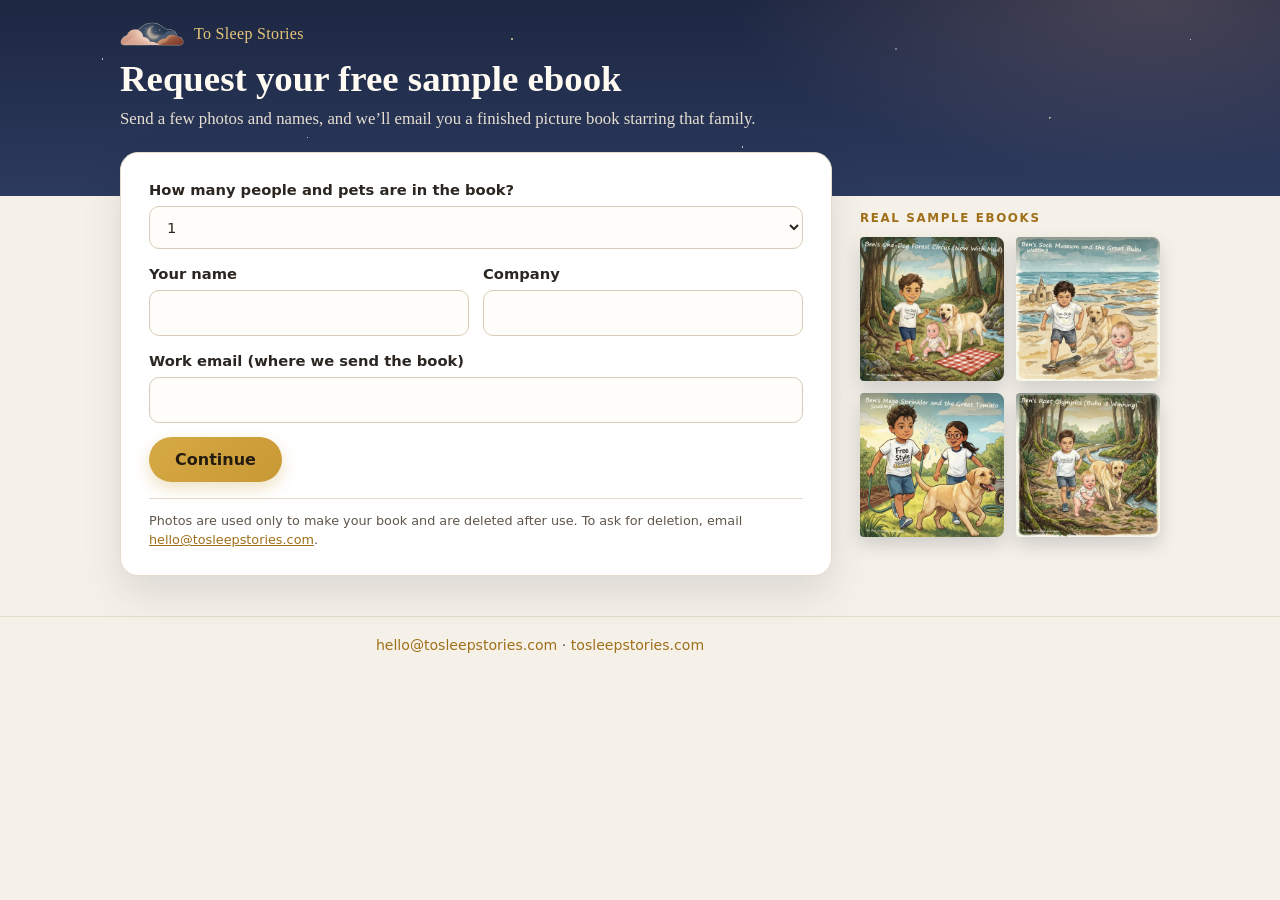
==== commit d4e7d80e: "Say printable ebook instead of storybook" ====
--- a/index.html
+++ b/index.html
@@ -3,8 +3,8 @@
 <head>
   <meta charset="UTF-8" />
   <meta name="viewport" content="width=device-width, initial-scale=1" />
-  <title>Request your free sample storybook | To Sleep Stories</title>
-  <meta name="description" content="Send a few family photos and names, and we'll email you a finished personalised picture book starring them." />
+  <title>Request your free sample ebook | To Sleep Stories</title>
+  <meta name="description" content="Send a few family photos and names, and we'll email you a finished personalised, printable picture ebook starring them." />
   <meta name="theme-color" content="#1d2742" />
   <link rel="icon" type="image/png" href="assets/logo.png" />
   <link rel="stylesheet" href="styles.css" />
@@ -14,7 +14,7 @@
     <div class="stars" aria-hidden="true"></div>
     <div class="container masthead-inner">
       <p class="brand"><img src="assets/logo-mark.png" alt="" width="64" height="24" /><span id="brand-eyebrow">To Sleep Stories</span></p>
-      <h1>Request your free sample storybook</h1>
+      <h1>Request your free sample ebook</h1>
       <p class="lede">Send a few photos and names, and we’ll email you a finished picture book starring that family.</p>
     </div>
   </header>
@@ -115,7 +115,7 @@
         </label>
         <div class="step-nav">
           <button type="button" class="secondary" id="back-book">Back</button>
-          <button type="submit" id="go">Request my sample book</button>
+          <button type="submit" id="go">Request my sample ebook</button>
         </div>
         <p id="form-status" class="hint" role="status" aria-live="polite"></p>
       </div>
@@ -124,7 +124,7 @@
     </form>
 
     <aside class="samples" aria-label="Sample covers">
-      <p class="samples-title">Real sample books</p>
+      <p class="samples-title">Real sample ebooks</p>
       <ul>
         <li><img src="assets/cover-forest-circus.jpg" width="800" height="800" alt="Sample cover: Ben's One-Dog Forest Circus (Now With Mud)" /></li>
         <li><img src="assets/cover-sock-museum.jpg" width="800" height="800" alt="Sample cover: Ben's Sock Museum and the Great Bubu Wetting" /></li>
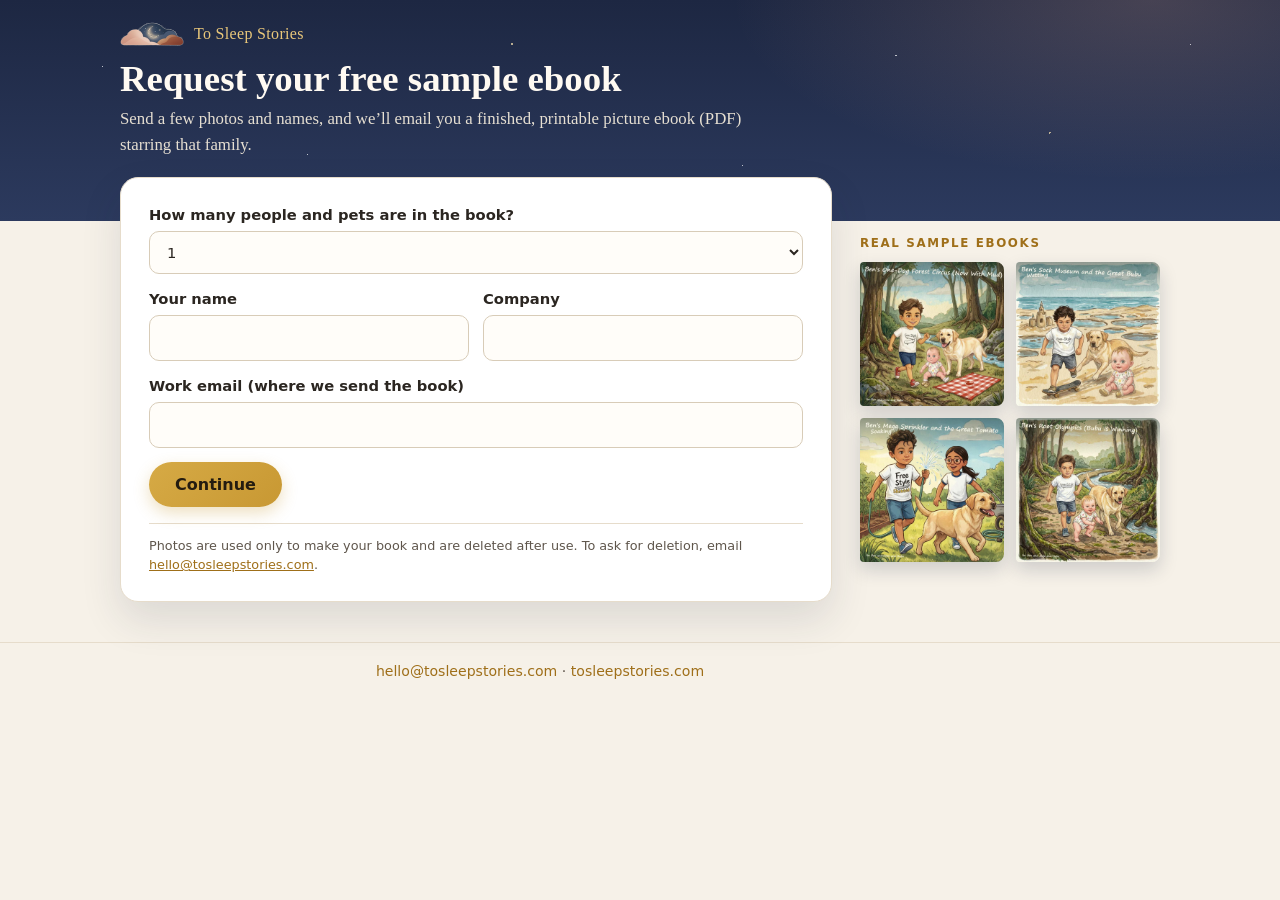
==== commit b98f5e61: "Finish ebook wording" ====
--- a/index.html
+++ b/index.html
@@ -15,7 +15,7 @@
     <div class="container masthead-inner">
       <p class="brand"><img src="assets/logo-mark.png" alt="" width="64" height="24" /><span id="brand-eyebrow">To Sleep Stories</span></p>
       <h1>Request your free sample ebook</h1>
-      <p class="lede">Send a few photos and names, and we’ll email you a finished picture book starring that family.</p>
+      <p class="lede">Send a few photos and names, and we’ll email you a finished, printable picture ebook (PDF) starring that family.</p>
     </div>
   </header>
 
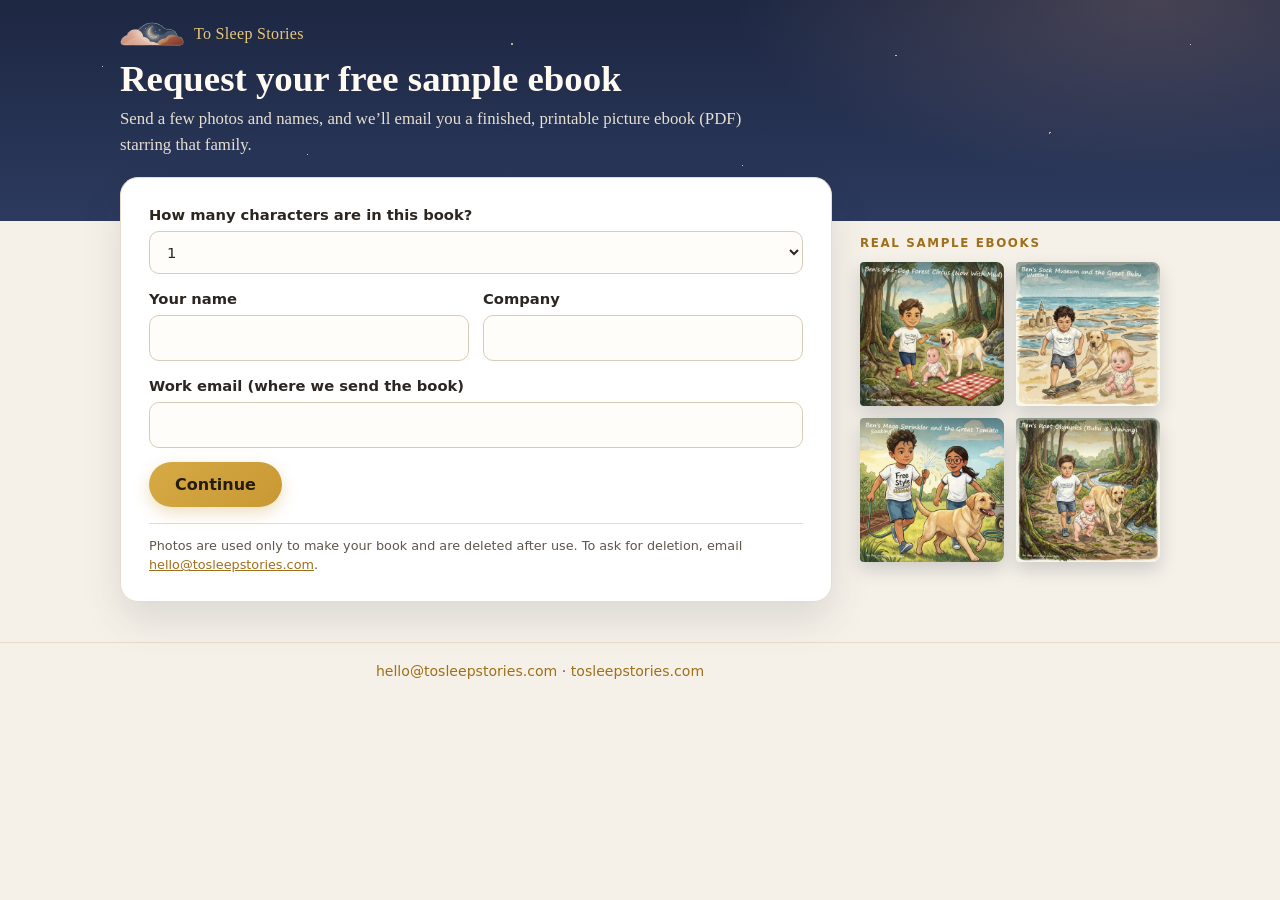
==== commit 54acc636: "Form: Child/Adult/Pet roles, one photo per person, 'How many characters' question" ====
--- a/index.html
+++ b/index.html
@@ -8,6 +8,7 @@
   <meta name="theme-color" content="#1d2742" />
   <link rel="icon" type="image/png" href="assets/logo.png" />
   <link rel="stylesheet" href="styles.css" />
+  <script src="analytics.js"></script>
 </head>
 <body>
   <header class="masthead night">
@@ -36,7 +37,7 @@
       <!-- Step 1: how many characters (asked first), then contact details -->
       <div id="step-count">
         <label>
-          How many people and pets are in the book?
+          How many characters are in this book?
           <select id="char-count" name="fi-select-characterCount">
             <option value="1" selected>1</option>
             <option value="2">2</option>
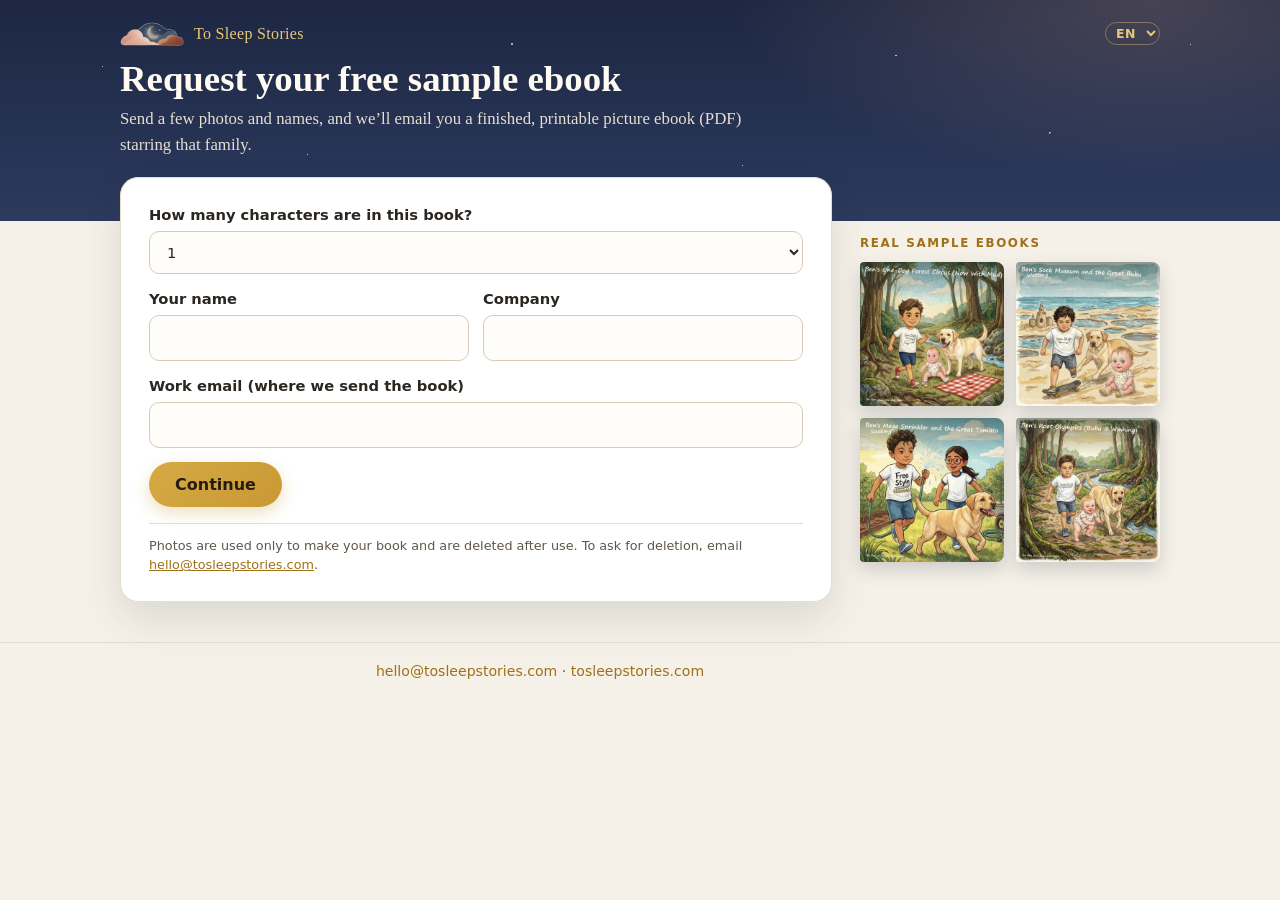
==== commit 7bb44088: "Translate partner pages: auto language from browser + small picker Adds i18n.js (EN, PT-PT, PT-BR, E" ====
--- a/index.html
+++ b/index.html
@@ -3,8 +3,8 @@
 <head>
   <meta charset="UTF-8" />
   <meta name="viewport" content="width=device-width, initial-scale=1" />
-  <title>Request your free sample ebook | To Sleep Stories</title>
-  <meta name="description" content="Send a few family photos and names, and we'll email you a finished personalised, printable picture ebook starring them." />
+  <title data-i18n="meta.title">Request your free sample ebook | To Sleep Stories</title>
+  <meta name="description" data-i18n-content="meta.description" content="Send a few family photos and names, and we'll email you a finished personalised, printable picture ebook starring them." />
   <meta name="theme-color" content="#1d2742" />
   <link rel="icon" type="image/png" href="assets/logo.png" />
   <link rel="stylesheet" href="styles.css" />
@@ -14,15 +14,16 @@
   <header class="masthead night">
     <div class="stars" aria-hidden="true"></div>
     <div class="container masthead-inner">
+      <div class="lang-picker" id="lang-picker"></div>
       <p class="brand"><img src="assets/logo-mark.png" alt="" width="64" height="24" /><span id="brand-eyebrow">To Sleep Stories</span></p>
-      <h1>Request your free sample ebook</h1>
-      <p class="lede">Send a few photos and names, and we’ll email you a finished, printable picture ebook (PDF) starring that family.</p>
+      <h1 data-i18n="index.h1">Request your free sample ebook</h1>
+      <p class="lede" data-i18n="index.lede">Send a few photos and names, and we’ll email you a finished, printable picture ebook (PDF) starring that family.</p>
     </div>
   </header>
 
   <main class="container layout">
     <form id="form" class="form-card" novalidate>
-      <p id="setup-warn" class="hint warn hidden">
+      <p id="setup-warn" class="hint warn hidden" data-i18n-html="setup.warn">
         The form is not connected yet. Add your Forminit form ID in <code>config.js</code>. See the README.
       </p>
 
@@ -37,7 +38,7 @@
       <!-- Step 1: how many characters (asked first), then contact details -->
       <div id="step-count">
         <label>
-          How many characters are in this book?
+          <span data-i18n="count.label">How many characters are in this book?</span>
           <select id="char-count" name="fi-select-characterCount">
             <option value="1" selected>1</option>
             <option value="2">2</option>
@@ -49,49 +50,49 @@
         </label>
         <div class="row">
           <label>
-            Your name
+            <span data-i18n="contact.name">Your name</span>
             <input type="text" name="fi-sender-fullName" maxlength="80" autocomplete="name" required />
           </label>
           <label>
-            Company
+            <span data-i18n="contact.company">Company</span>
             <input type="text" name="fi-sender-company" maxlength="80" autocomplete="organization" />
           </label>
         </div>
         <label>
-          Work email (where we send the book)
+          <span data-i18n="contact.email">Work email (where we send the book)</span>
           <input type="email" name="fi-sender-email" maxlength="120" autocomplete="email" required />
         </label>
-        <button type="button" id="start-people">Continue</button>
+        <button type="button" id="start-people" data-i18n="btn.continue">Continue</button>
       </div>
 
       <!-- Step 2: one card per character -->
       <div id="step-person" class="hidden">
-        <p id="person-progress" class="step-label">Character 1 of 1</p>
-        <p class="hint">Close, sharp photos of faces (or a pet’s head) work best. A tiny chat picture won’t look like them.</p>
+        <p id="person-progress" class="step-label" data-i18n="progress.many" data-i18n-vars='{"n":1,"total":1}'>Character 1 of 1</p>
+        <p class="hint" data-i18n="person.hint">Close, sharp photos of faces (or a pet’s head) work best. A tiny chat picture won’t look like them.</p>
         <div id="people"></div>
         <div class="step-nav">
-          <button type="button" class="secondary" id="prev-person">Back</button>
-          <button type="button" id="next-person">Continue to the story</button>
+          <button type="button" class="secondary" id="prev-person" data-i18n="btn.back">Back</button>
+          <button type="button" id="next-person" data-i18n="btn.toStory">Continue to the story</button>
         </div>
       </div>
 
       <!-- Step 3: story options and send -->
       <div id="step-book" class="hidden">
         <label>
-          Story setting
+          <span data-i18n="book.setting">Story setting</span>
           <select name="fi-select-scenario">
-            <option value="forest_path">A Walk in the Forest</option>
-            <option value="backyard_garden">The Backyard Garden</option>
-            <option value="seaside">A Day by the Sea</option>
-            <option value="starry_hill">Stars on the Hill</option>
-            <option value="snowy_day">A Snowy Day</option>
-            <option value="birthday_picnic">A Birthday Picnic</option>
-            <option value="hidden_meadow">The Hidden Meadow</option>
+            <option value="forest_path" data-i18n="scenario.forest_path">A Walk in the Forest</option>
+            <option value="backyard_garden" data-i18n="scenario.backyard_garden">The Backyard Garden</option>
+            <option value="seaside" data-i18n="scenario.seaside">A Day by the Sea</option>
+            <option value="starry_hill" data-i18n="scenario.starry_hill">Stars on the Hill</option>
+            <option value="snowy_day" data-i18n="scenario.snowy_day">A Snowy Day</option>
+            <option value="birthday_picnic" data-i18n="scenario.birthday_picnic">A Birthday Picnic</option>
+            <option value="hidden_meadow" data-i18n="scenario.hidden_meadow">The Hidden Meadow</option>
           </select>
         </label>
         <div class="row">
           <label>
-            Read-aloud age
+            <span data-i18n="book.readingAge">Read-aloud age</span>
             <select name="fi-select-readingAge">
               <option value="3-5">3–5</option>
               <option value="6-9" selected>6–9</option>
@@ -99,38 +100,38 @@
             </select>
           </label>
           <label>
-            Language
+            <span data-i18n="book.language">Language</span>
             <select name="fi-select-language">
-              <option value="english" selected>English</option>
-              <option value="portuguese">Portuguese</option>
-              <option value="spanish">Spanish</option>
-              <option value="french">French</option>
-              <option value="german">German</option>
-              <option value="italian">Italian</option>
+              <option value="english" selected data-i18n="booklang.english">English</option>
+              <option value="portuguese" data-i18n="booklang.portuguese">Portuguese</option>
+              <option value="spanish" data-i18n="booklang.spanish">Spanish</option>
+              <option value="french" data-i18n="booklang.french">French</option>
+              <option value="german" data-i18n="booklang.german">German</option>
+              <option value="italian" data-i18n="booklang.italian">Italian</option>
             </select>
           </label>
         </div>
         <label>
-          Anything we should know
-          <textarea name="fi-text-notes" maxlength="600" placeholder="Optional"></textarea>
+          <span data-i18n="book.notes">Anything we should know</span>
+          <textarea name="fi-text-notes" maxlength="600" placeholder="Optional" data-i18n-placeholder="book.notesPlaceholder"></textarea>
         </label>
         <div class="step-nav">
-          <button type="button" class="secondary" id="back-book">Back</button>
-          <button type="submit" id="go">Request my sample ebook</button>
+          <button type="button" class="secondary" id="back-book" data-i18n="btn.back">Back</button>
+          <button type="submit" id="go" data-i18n="btn.request">Request my sample ebook</button>
         </div>
         <p id="form-status" class="hint" role="status" aria-live="polite"></p>
       </div>
 
-      <p class="privacy-note">Photos are used only to make your book and are deleted after use. To ask for deletion, email <a href="mailto:hello@tosleepstories.com">hello@tosleepstories.com</a>.</p>
+      <p class="privacy-note" data-i18n-html="privacy">Photos are used only to make your book and are deleted after use. To ask for deletion, email <a href="mailto:hello@tosleepstories.com">hello@tosleepstories.com</a>.</p>
     </form>
 
-    <aside class="samples" aria-label="Sample covers">
-      <p class="samples-title">Real sample ebooks</p>
+    <aside class="samples" aria-label="Sample covers" data-i18n-aria-label="samples.label">
+      <p class="samples-title" data-i18n="samples.title">Real sample ebooks</p>
       <ul>
-        <li><img src="assets/cover-forest-circus.jpg" width="800" height="800" alt="Sample cover: Ben's One-Dog Forest Circus (Now With Mud)" /></li>
-        <li><img src="assets/cover-sock-museum.jpg" width="800" height="800" alt="Sample cover: Ben's Sock Museum and the Great Bubu Wetting" /></li>
-        <li><img src="assets/cover-mega-sprinkler.jpg" width="800" height="800" alt="Sample cover: Ben's Mega Sprinkler and the Great Tomato Soaking" /></li>
-        <li><img src="assets/cover-root-olympics.jpg" width="800" height="800" alt="Sample cover: Ben's Root Olympics (Bubu is Winning)" /></li>
+        <li><img src="assets/cover-forest-circus.jpg" width="800" height="800" data-i18n-alt="cover.forest" alt="Sample cover: Ben's One-Dog Forest Circus (Now With Mud)" /></li>
+        <li><img src="assets/cover-sock-museum.jpg" width="800" height="800" data-i18n-alt="cover.sock" alt="Sample cover: Ben's Sock Museum and the Great Bubu Wetting" /></li>
+        <li><img src="assets/cover-mega-sprinkler.jpg" width="800" height="800" data-i18n-alt="cover.sprinkler" alt="Sample cover: Ben's Mega Sprinkler and the Great Tomato Soaking" /></li>
+        <li><img src="assets/cover-root-olympics.jpg" width="800" height="800" data-i18n-alt="cover.root" alt="Sample cover: Ben's Root Olympics (Bubu is Winning)" /></li>
       </ul>
     </aside>
   </main>
@@ -139,6 +140,8 @@
     <p class="container"><a href="mailto:hello@tosleepstories.com">hello@tosleepstories.com</a> · <a href="https://tosleepstories.com">tosleepstories.com</a></p>
   </footer>
 
+  <!-- Translations: picks the page language and translates data-i18n text (load before form.js) -->
+  <script src="i18n.js"></script>
   <!-- Forminit browser SDK (no API key needed for Public forms) -->
   <script src="https://forminit.com/sdk/v1/forminit.js"></script>
   <script src="config.js"></script>
--- a/styles.css
+++ b/styles.css
@@ -45,6 +45,15 @@
 .brand img { height: 24px; width: auto; }
 .masthead h1 { margin: 0 0 6px; font-size: clamp(1.6rem, 3.6vw, 2.3rem); line-height: 1.15; color: #fffaf2; }
 .lede { margin: 0; font-size: 1.05rem; color: #e6dfd2; max-width: 40em; }
+/* Language picker: small, top right of the masthead (filled in by i18n.js) */
+.lang-picker { position: absolute; top: 0; right: 20px; }
+.lang-picker select {
+  width: auto; margin: 0; padding: 2px 6px;
+  font-family: var(--sans); font-size: 0.78rem; font-weight: 600; letter-spacing: 0.04em;
+  color: #e9c77a; background: transparent; border: 1px solid rgba(233, 199, 122, 0.4); border-radius: 999px; cursor: pointer;
+}
+.lang-picker select:hover { border-color: #e9c77a; }
+.lang-picker option { color: var(--ink); background: #fff; }
 
 /* ---- Form + samples ---- */
 .layout { display: grid; grid-template-columns: minmax(0, 1fr) 300px; gap: 28px; align-items: start; margin-top: -44px; position: relative; }
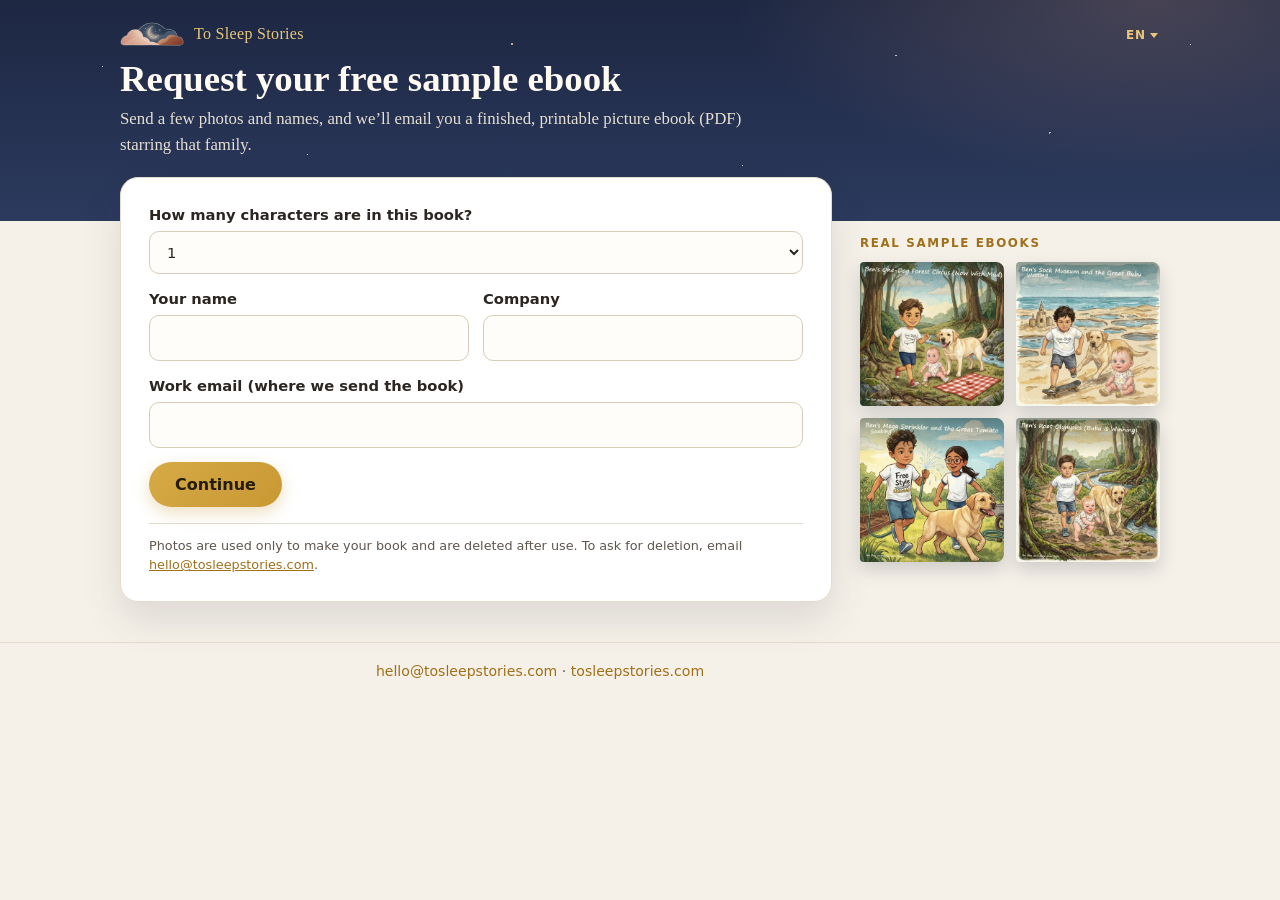
==== commit e005ebe3: "Smaller, borderless language picker; cache-bust CSS/JS" ====
--- a/index.html
+++ b/index.html
@@ -7,7 +7,7 @@
   <meta name="description" data-i18n-content="meta.description" content="Send a few family photos and names, and we'll email you a finished personalised, printable picture ebook starring them." />
   <meta name="theme-color" content="#1d2742" />
   <link rel="icon" type="image/png" href="assets/logo.png" />
-  <link rel="stylesheet" href="styles.css" />
+  <link rel="stylesheet" href="styles.css?v=2" />
   <script src="analytics.js"></script>
 </head>
 <body>
@@ -141,7 +141,7 @@
   </footer>
 
   <!-- Translations: picks the page language and translates data-i18n text (load before form.js) -->
-  <script src="i18n.js"></script>
+  <script src="i18n.js?v=2"></script>
   <!-- Forminit browser SDK (no API key needed for Public forms) -->
   <script src="https://forminit.com/sdk/v1/forminit.js"></script>
   <script src="config.js"></script>
--- a/styles.css
+++ b/styles.css
@@ -48,11 +48,13 @@
 /* Language picker: small, top right of the masthead (filled in by i18n.js) */
 .lang-picker { position: absolute; top: 0; right: 20px; }
 .lang-picker select {
-  width: auto; margin: 0; padding: 2px 6px;
-  font-family: var(--sans); font-size: 0.78rem; font-weight: 600; letter-spacing: 0.04em;
-  color: #e9c77a; background: transparent; border: 1px solid rgba(233, 199, 122, 0.4); border-radius: 999px; cursor: pointer;
+  display: inline-block; width: auto; min-width: 0; height: auto; margin: 0; padding: 2px 14px 2px 4px;
+  -webkit-appearance: none; appearance: none;
+  font-family: var(--sans); font-size: 0.75rem; font-weight: 600; letter-spacing: 0.06em; line-height: 1.2;
+  color: #e9c77a; border: 0; border-radius: 0; box-shadow: none; cursor: pointer;
+  background: transparent url("data:image/svg+xml,%3Csvg xmlns='http://www.w3.org/2000/svg' width='8' height='5'%3E%3Cpath d='M0 0l4 5 4-5z' fill='%23e9c77a'/%3E%3C/svg%3E") no-repeat right 2px center;
 }
-.lang-picker select:hover { border-color: #e9c77a; }
+.lang-picker select:hover, .lang-picker select:focus { color: #fff; box-shadow: none; }
 .lang-picker option { color: var(--ink); background: #fff; }
 
 /* ---- Form + samples ---- */
